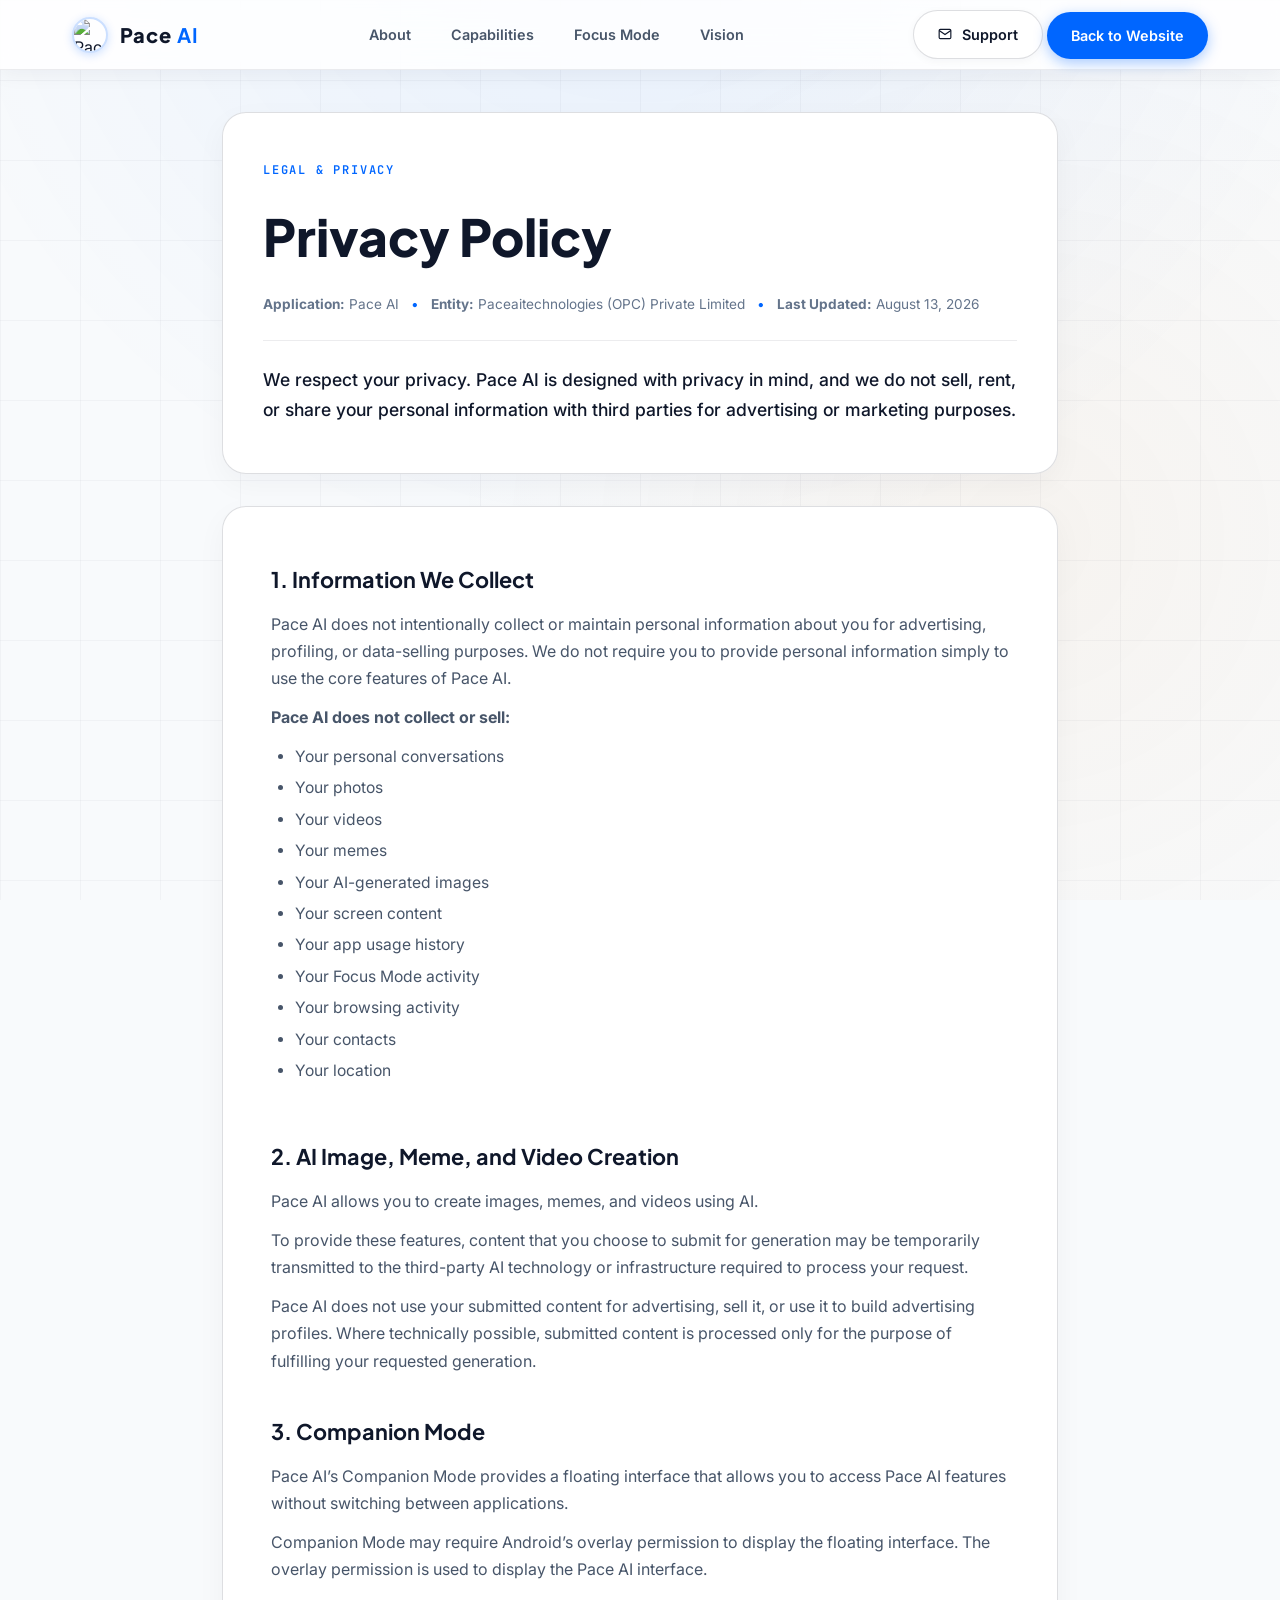
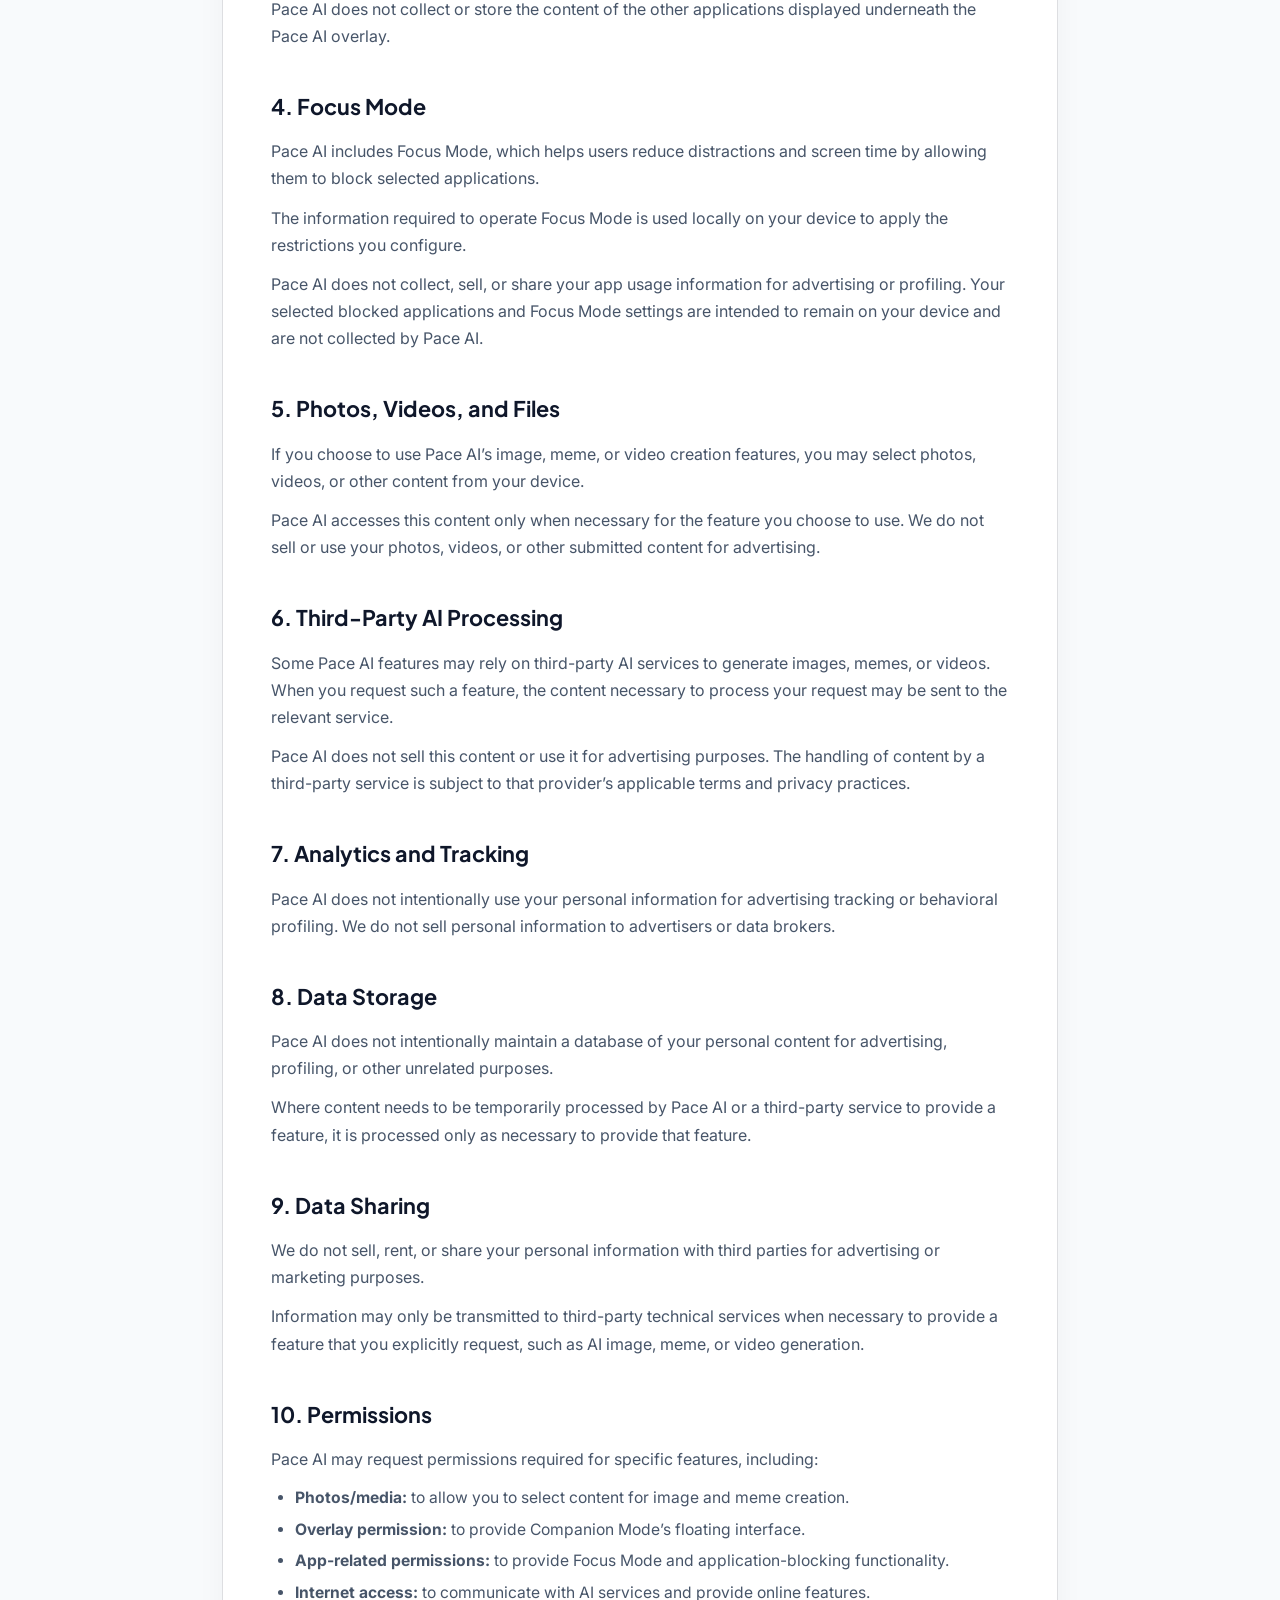
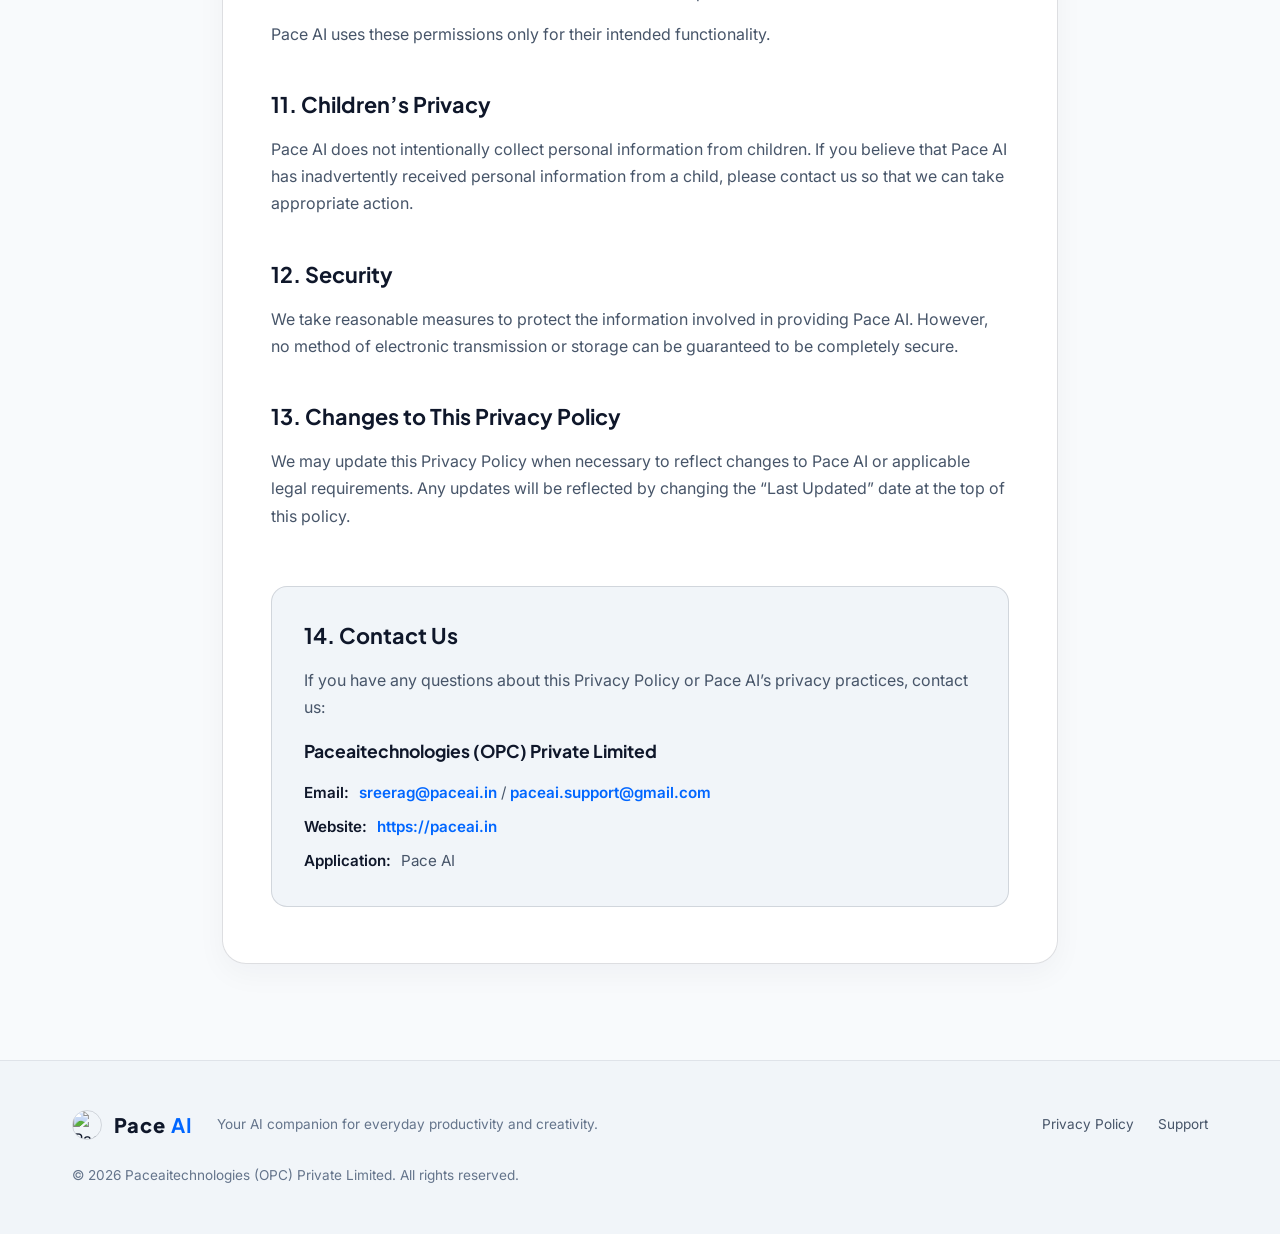
==== privacy.html @ 4000ab70 "Add files via upload" ====
<!DOCTYPE html>
<html lang="en">
<head>
  <meta charset="UTF-8">
  <meta name="viewport" content="width=device-width, initial-scale=1.0">
  <title>Privacy Policy — Pace AI</title>
  <meta name="description" content="Privacy Policy for Pace AI by Paceaitechnologies (OPC) Private Limited. Learn how Pace AI protects your privacy and data.">
  
  <!-- Favicon -->
  <link rel="icon" type="image/png" href="assets/logo.png">
  
  <!-- Fonts -->
  <link rel="preconnect" href="https://fonts.googleapis.com">
  <link rel="preconnect" href="https://fonts.gstatic.com" crossorigin>
  <link href="https://fonts.googleapis.com/css2?family=Inter:wght@300;400;500;600;700&family=Plus+Jakarta+Sans:wght@400;500;600;700;800&family=JetBrains+Mono:wght@400;500&display=swap" rel="stylesheet">
  
  <!-- CSS -->
  <link rel="stylesheet" href="styles.css">
</head>
<body>

  <!-- Background Ambient Effects -->
  <div class="ambient-glow"></div>
  <div class="ambient-grid"></div>

  <!-- HEADER / NAVIGATION -->
  <header class="site-header scrolled" id="header">
    <div class="header-container">
      <a href="index.html" class="brand-logo" aria-label="Pace AI Home">
        <img src="assets/logo.png" alt="Pace AI Official Logo" class="brand-logo-img">
        <span class="brand-name">Pace <span class="brand-accent">AI</span></span>
      </a>

      <nav class="nav-links">
        <a href="index.html#about" class="nav-link">About</a>
        <a href="index.html#features" class="nav-link">Capabilities</a>
        <a href="index.html#focus" class="nav-link">Focus Mode</a>
        <a href="index.html#vision" class="nav-link">Vision</a>
      </nav>

      <div class="nav-actions">
        <a href="mailto:sreerag@paceai.in" class="btn btn-secondary">
          <svg width="14" height="14" viewBox="0 0 24 24" fill="none" stroke="currentColor" stroke-width="2">
            <path d="M4 4h16c1.1 0 2 .9 2 2v12c0 1.1-.9 2-2 2H4c-1.1 0-2-.9-2-2V6c0-1.1.9-2 2-2z"/>
            <polyline points="22,6 12,13 2,6"/>
          </svg>
          <span>Support</span>
        </a>
        <a href="index.html" class="btn btn-primary">
          <span>Back to Website</span>
        </a>
      </div>
    </div>
  </header>

  <main class="privacy-main">
    <div class="section-container privacy-container">
      
      <!-- Privacy Header Banner -->
      <div class="privacy-header-card">
        <div class="section-mono-tag">LEGAL & PRIVACY</div>
        <h1 class="privacy-title">Privacy Policy</h1>
        <div class="privacy-meta">
          <span><strong>Application:</strong> Pace AI</span>
          <span class="meta-dot">•</span>
          <span><strong>Entity:</strong> Paceaitechnologies (OPC) Private Limited</span>
          <span class="meta-dot">•</span>
          <span><strong>Last Updated:</strong> August 13, 2026</span>
        </div>
        <p class="privacy-lead">
          We respect your privacy. Pace AI is designed with privacy in mind, and we do not sell, rent, or share your personal information with third parties for advertising or marketing purposes.
        </p>
      </div>

      <!-- Policy Content -->
      <div class="privacy-content-card">
        
        <section class="policy-block">
          <h2>1. Information We Collect</h2>
          <p>Pace AI does not intentionally collect or maintain personal information about you for advertising, profiling, or data-selling purposes. We do not require you to provide personal information simply to use the core features of Pace AI.</p>
          <p><strong>Pace AI does not collect or sell:</strong></p>
          <ul class="policy-list">
            <li>Your personal conversations</li>
            <li>Your photos</li>
            <li>Your videos</li>
            <li>Your memes</li>
            <li>Your AI-generated images</li>
            <li>Your screen content</li>
            <li>Your app usage history</li>
            <li>Your Focus Mode activity</li>
            <li>Your browsing activity</li>
            <li>Your contacts</li>
            <li>Your location</li>
          </ul>
        </section>

        <section class="policy-block">
          <h2>2. AI Image, Meme, and Video Creation</h2>
          <p>Pace AI allows you to create images, memes, and videos using AI.</p>
          <p>To provide these features, content that you choose to submit for generation may be temporarily transmitted to the third-party AI technology or infrastructure required to process your request.</p>
          <p>Pace AI does not use your submitted content for advertising, sell it, or use it to build advertising profiles. Where technically possible, submitted content is processed only for the purpose of fulfilling your requested generation.</p>
        </section>

        <section class="policy-block">
          <h2>3. Companion Mode</h2>
          <p>Pace AI’s Companion Mode provides a floating interface that allows you to access Pace AI features without switching between applications.</p>
          <p>Companion Mode may require Android’s overlay permission to display the floating interface. The overlay permission is used to display the Pace AI interface.</p>
          <p>Pace AI does not collect or store the content of the other applications displayed underneath the Pace AI overlay.</p>
        </section>

        <section class="policy-block">
          <h2>4. Focus Mode</h2>
          <p>Pace AI includes Focus Mode, which helps users reduce distractions and screen time by allowing them to block selected applications.</p>
          <p>The information required to operate Focus Mode is used locally on your device to apply the restrictions you configure.</p>
          <p>Pace AI does not collect, sell, or share your app usage information for advertising or profiling. Your selected blocked applications and Focus Mode settings are intended to remain on your device and are not collected by Pace AI.</p>
        </section>

        <section class="policy-block">
          <h2>5. Photos, Videos, and Files</h2>
          <p>If you choose to use Pace AI’s image, meme, or video creation features, you may select photos, videos, or other content from your device.</p>
          <p>Pace AI accesses this content only when necessary for the feature you choose to use. We do not sell or use your photos, videos, or other submitted content for advertising.</p>
        </section>

        <section class="policy-block">
          <h2>6. Third-Party AI Processing</h2>
          <p>Some Pace AI features may rely on third-party AI services to generate images, memes, or videos. When you request such a feature, the content necessary to process your request may be sent to the relevant service.</p>
          <p>Pace AI does not sell this content or use it for advertising purposes. The handling of content by a third-party service is subject to that provider’s applicable terms and privacy practices.</p>
        </section>

        <section class="policy-block">
          <h2>7. Analytics and Tracking</h2>
          <p>Pace AI does not intentionally use your personal information for advertising tracking or behavioral profiling. We do not sell personal information to advertisers or data brokers.</p>
        </section>

        <section class="policy-block">
          <h2>8. Data Storage</h2>
          <p>Pace AI does not intentionally maintain a database of your personal content for advertising, profiling, or other unrelated purposes.</p>
          <p>Where content needs to be temporarily processed by Pace AI or a third-party service to provide a feature, it is processed only as necessary to provide that feature.</p>
        </section>

        <section class="policy-block">
          <h2>9. Data Sharing</h2>
          <p>We do not sell, rent, or share your personal information with third parties for advertising or marketing purposes.</p>
          <p>Information may only be transmitted to third-party technical services when necessary to provide a feature that you explicitly request, such as AI image, meme, or video generation.</p>
        </section>

        <section class="policy-block">
          <h2>10. Permissions</h2>
          <p>Pace AI may request permissions required for specific features, including:</p>
          <ul class="policy-list">
            <li><strong>Photos/media:</strong> to allow you to select content for image and meme creation.</li>
            <li><strong>Overlay permission:</strong> to provide Companion Mode’s floating interface.</li>
            <li><strong>App-related permissions:</strong> to provide Focus Mode and application-blocking functionality.</li>
            <li><strong>Internet access:</strong> to communicate with AI services and provide online features.</li>
          </ul>
          <p>Pace AI uses these permissions only for their intended functionality.</p>
        </section>

        <section class="policy-block">
          <h2>11. Children’s Privacy</h2>
          <p>Pace AI does not intentionally collect personal information from children. If you believe that Pace AI has inadvertently received personal information from a child, please contact us so that we can take appropriate action.</p>
        </section>

        <section class="policy-block">
          <h2>12. Security</h2>
          <p>We take reasonable measures to protect the information involved in providing Pace AI. However, no method of electronic transmission or storage can be guaranteed to be completely secure.</p>
        </section>

        <section class="policy-block">
          <h2>13. Changes to This Privacy Policy</h2>
          <p>We may update this Privacy Policy when necessary to reflect changes to Pace AI or applicable legal requirements. Any updates will be reflected by changing the “Last Updated” date at the top of this policy.</p>
        </section>

        <section class="policy-block highlight-contact">
          <h2>14. Contact Us</h2>
          <p>If you have any questions about this Privacy Policy or Pace AI’s privacy practices, contact us:</p>
          
          <div class="contact-details-box">
            <h4 class="company-name">Paceaitechnologies (OPC) Private Limited</h4>
            <div class="contact-line">
              <span class="contact-label">Email:</span>
              <a href="mailto:sreerag@paceai.in" class="contact-link">sreerag@paceai.in</a> / <a href="mailto:paceai.support@gmail.com" class="contact-link">paceai.support@gmail.com</a>
            </div>
            <div class="contact-line">
              <span class="contact-label">Website:</span>
              <a href="https://paceai.in" target="_blank" rel="noopener" class="contact-link">https://paceai.in</a>
            </div>
            <div class="contact-line">
              <span class="contact-label">Application:</span>
              <span>Pace AI</span>
            </div>
          </div>
        </section>

      </div>
    </div>
  </main>

  <!-- FOOTER -->
  <footer class="site-footer">
    <div class="footer-container">
      <div class="footer-brand">
        <a href="index.html" class="brand-logo">
          <img src="assets/logo.png" alt="Pace AI Logo" class="footer-logo-img">
          <span class="brand-name">Pace <span class="brand-accent">AI</span></span>
        </a>
        <p class="footer-tagline">Your AI companion for everyday productivity and creativity.</p>
      </div>

      <div class="footer-links">
        <a href="privacy.html" class="footer-link">Privacy Policy</a>
        <a href="mailto:sreerag@paceai.in" class="footer-link">Support</a>
      </div>

      <div class="footer-copyright">
        &copy; <span id="year">2026</span> Paceaitechnologies (OPC) Private Limited. All rights reserved.
      </div>
    </div>
  </footer>

  <script>
    document.getElementById('year').textContent = new Date().getFullYear();
  </script>
</body>
</html>
---- styles.css ----
/* ==========================================================================
   PACE AI — DESIGN SYSTEM & STYLESHEET (LIGHT MODE)
   Aesthetic: Ultra-sleek, clean, high-end porcelain white & electric blue theme
   ========================================================================== */

:root {
  /* Color Palette — Light Mode */
  --bg-dark: #f8fafc;
  --bg-surface: #ffffff;
  --bg-surface-elevated: #f1f5f9;
  --bg-glass: rgba(255, 255, 255, 0.85);
  --bg-glass-card: rgba(255, 255, 255, 0.95);
  
  --text-primary: #0f172a;
  --text-secondary: #475569;
  --text-muted: #64748b;
  
  --accent-warm: #d97706;
  --accent-warm-glow: rgba(217, 119, 6, 0.15);
  --accent-blue: #0284c7;
  --accent-blue-bright: #0066ff;
  --accent-blue-glow: rgba(0, 102, 255, 0.15);
  
  --border-subtle: rgba(15, 23, 42, 0.08);
  --border-medium: rgba(15, 23, 42, 0.14);
  --border-hover: rgba(0, 102, 255, 0.35);
  
  /* Typography */
  --font-display: 'Plus Jakarta Sans', -apple-system, BlinkMacSystemFont, sans-serif;
  --font-body: 'Inter', -apple-system, BlinkMacSystemFont, sans-serif;
  --font-mono: 'JetBrains Mono', monospace;
  
  /* Spacing & Layout */
  --container-max: 1200px;
  --header-height: 80px;
  --radius-sm: 8px;
  --radius-md: 16px;
  --radius-lg: 24px;
  --radius-pill: 999px;
  
  /* Transitions */
  --transition-fast: 0.2s cubic-bezier(0.16, 1, 0.3, 1);
  --transition-smooth: 0.4s cubic-bezier(0.16, 1, 0.3, 1);
}

/* Base Reset */
*, *::before, *::after {
  box-sizing: border-box;
  margin: 0;
  padding: 0;
}

html {
  scroll-behavior: smooth;
  font-size: 16px;
  background-color: var(--bg-dark);
  color: var(--text-primary);
  font-family: var(--font-body);
  -webkit-font-smoothing: antialiased;
  -moz-osx-font-smoothing: grayscale;
}

body {
  overflow-x: hidden;
  position: relative;
  min-height: 100vh;
  line-height: 1.6;
}

a {
  color: inherit;
  text-decoration: none;
}

button {
  font-family: inherit;
  cursor: pointer;
  border: none;
  background: none;
}

/* Background Effects — Light Mode */
.ambient-glow {
  position: fixed;
  top: 0;
  left: 50%;
  transform: translateX(-50%);
  width: 100vw;
  height: 100vh;
  background: 
    radial-gradient(circle at 50% -20%, rgba(0, 102, 255, 0.08) 0%, transparent 60%),
    radial-gradient(circle at 80% 60%, rgba(217, 119, 6, 0.05) 0%, transparent 50%);
  pointer-events: none;
  z-index: 0;
}

.ambient-grid {
  position: fixed;
  top: 0;
  left: 0;
  width: 100vw;
  height: 100vh;
  background-image: 
    linear-gradient(var(--border-subtle) 1px, transparent 1px),
    linear-gradient(90deg, var(--border-subtle) 1px, transparent 1px);
  background-size: 80px 80px;
  opacity: 0.4;
  pointer-events: none;
  z-index: 0;
}

/* Section Containers */
.section-container {
  max-width: var(--container-max);
  margin: 0 auto;
  padding: 0 2rem;
  position: relative;
  z-index: 1;
}

.section-mono-tag {
  font-family: var(--font-mono);
  font-size: 0.75rem;
  letter-spacing: 0.15em;
  color: var(--accent-blue-bright);
  margin-bottom: 1rem;
  text-transform: uppercase;
  font-weight: 600;
}

.section-title {
  font-family: var(--font-display);
  font-size: clamp(2rem, 4vw, 3.2rem);
  font-weight: 800;
  line-height: 1.2;
  letter-spacing: -0.02em;
  color: var(--text-primary);
  margin-bottom: 1.25rem;
}

.accent-text {
  color: var(--accent-blue-bright);
}

.section-description {
  font-size: clamp(1rem, 1.5vw, 1.15rem);
  color: var(--text-secondary);
  max-width: 680px;
  line-height: 1.7;
}

.text-center {
  text-align: center;
}

.text-center .section-description {
  margin-left: auto;
  margin-right: auto;
}

.section-tagline-quote {
  font-family: var(--font-display);
  font-weight: 700;
  font-size: 1.15rem;
  color: var(--accent-blue-bright);
  margin-top: 1.5rem;
}

/* BUTTONS */
.btn {
  display: inline-flex;
  align-items: center;
  justify-content: center;
  gap: 0.6rem;
  padding: 0.75rem 1.5rem;
  font-size: 0.9rem;
  font-weight: 600;
  border-radius: var(--radius-pill);
  transition: all var(--transition-fast);
  white-space: nowrap;
}

.btn-primary {
  background: var(--accent-blue-bright);
  color: #ffffff;
  box-shadow: 0 4px 14px rgba(0, 102, 255, 0.35);
}

.btn-primary:hover {
  background: #0052cc;
  color: #ffffff;
  box-shadow: 0 6px 20px rgba(0, 102, 255, 0.45);
  transform: translateY(-2px);
}

.btn-secondary {
  background: var(--bg-surface);
  color: var(--text-primary);
  border: 1px solid var(--border-medium);
  box-shadow: 0 2px 8px rgba(15, 23, 42, 0.04);
}

.btn-secondary:hover {
  background: #f8fafc;
  border-color: rgba(15, 23, 42, 0.25);
  transform: translateY(-2px);
}

.btn-large {
  padding: 0.95rem 2rem;
  font-size: 1rem;
}

/* HEADER & LOGO */
.site-header {
  position: fixed;
  top: 0;
  left: 0;
  width: 100%;
  height: var(--header-height);
  z-index: 100;
  transition: all var(--transition-smooth);
}

.site-header.scrolled {
  background: var(--bg-glass);
  backdrop-filter: blur(16px);
  -webkit-backdrop-filter: blur(16px);
  border-bottom: 1px solid var(--border-subtle);
  box-shadow: 0 4px 20px rgba(15, 23, 42, 0.05);
  height: 70px;
}

.header-container {
  max-width: var(--container-max);
  margin: 0 auto;
  padding: 0 2rem;
  height: 100%;
  display: flex;
  align-items: center;
  justify-content: space-between;
}

.brand-logo {
  display: flex;
  align-items: center;
  gap: 0.75rem;
}

.brand-logo-img {
  width: 36px;
  height: 36px;
  border-radius: 50%;
  object-fit: cover;
  border: 2px solid rgba(0, 102, 255, 0.2);
  box-shadow: 0 2px 10px rgba(0, 102, 255, 0.2);
}

.brand-name {
  font-family: var(--font-display);
  font-weight: 800;
  font-size: 1.25rem;
  letter-spacing: 0.05em;
  color: var(--text-primary);
}

.brand-accent {
  color: var(--accent-blue-bright);
  font-weight: 700;
}

.nav-links {
  display: flex;
  align-items: center;
  gap: 2.5rem;
}

.nav-link {
  font-size: 0.9rem;
  font-weight: 600;
  color: var(--text-secondary);
  transition: color var(--transition-fast);
  position: relative;
}

.nav-link:hover {
  color: var(--accent-blue-bright);
}

.nav-link::after {
  content: '';
  position: absolute;
  bottom: -4px;
  left: 0;
  width: 0;
  height: 2px;
  background: var(--accent-blue-bright);
  transition: width var(--transition-fast);
}

.nav-link:hover::after {
  width: 100%;
}

/* HERO SECTION */
.hero-section {
  position: relative;
  padding-top: calc(var(--header-height) + 3rem);
  padding-bottom: 6rem;
  min-height: 90vh;
  display: flex;
  align-items: center;
  overflow: hidden;
}

.hero-canvas {
  position: absolute;
  top: 0;
  left: 0;
  width: 100%;
  height: 100%;
  pointer-events: none;
  opacity: 0.7;
  z-index: 0;
}

.hero-container {
  display: grid;
  grid-template-columns: 1.2fr 0.8fr;
  gap: 4rem;
  align-items: center;
  width: 100%;
}

.tag-pill {
  display: inline-flex;
  align-items: center;
  gap: 0.5rem;
  padding: 0.4rem 1rem;
  background: rgba(0, 102, 255, 0.08);
  border: 1px solid rgba(0, 102, 255, 0.2);
  border-radius: var(--radius-pill);
  margin-bottom: 1.75rem;
}

.pill-pulse {
  width: 6px;
  height: 6px;
  border-radius: 50%;
  background: var(--accent-blue-bright);
  box-shadow: 0 0 8px var(--accent-blue-bright);
  animation: pulse 2s infinite;
}

@keyframes pulse {
  0% { opacity: 0.4; }
  50% { opacity: 1; }
  100% { opacity: 0.4; }
}

.pill-text {
  font-family: var(--font-mono);
  font-size: 0.72rem;
  letter-spacing: 0.1em;
  color: var(--accent-blue-bright);
  font-weight: 600;
}

.hero-title {
  font-family: var(--font-display);
  font-size: clamp(2.8rem, 5.5vw, 4.8rem);
  font-weight: 800;
  line-height: 1.08;
  letter-spacing: -0.03em;
  margin-bottom: 1.5rem;
  color: var(--text-primary);
}

.title-highlight {
  background: linear-gradient(135deg, #0f172a 0%, #0066ff 60%, #d97706 100%);
  -webkit-background-clip: text;
  -webkit-text-fill-color: transparent;
}

.hero-subtitle {
  font-size: clamp(1.05rem, 1.7vw, 1.2rem);
  color: var(--text-secondary);
  line-height: 1.65;
  margin-bottom: 2.5rem;
  max-width: 580px;
}

.hero-cta-group {
  display: flex;
  align-items: center;
  gap: 1.25rem;
}

/* HERO LOGO EMBLEM SHOWCASE */
.hero-visual-frame {
  position: relative;
  display: flex;
  justify-content: center;
}

.logo-showcase-card {
  position: relative;
  width: 320px;
  height: 320px;
  border-radius: 50%;
  background: radial-gradient(circle, #ffffff 0%, #f1f5f9 100%);
  border: 1px solid var(--border-medium);
  box-shadow: 0 20px 50px rgba(0, 102, 255, 0.15);
  display: flex;
  align-items: center;
  justify-content: center;
  transition: transform var(--transition-smooth);
}

.logo-showcase-card:hover {
  transform: scale(1.04);
  border-color: var(--accent-blue-bright);
  box-shadow: 0 25px 60px rgba(0, 102, 255, 0.22);
}

.logo-ring-ambient {
  position: absolute;
  inset: -15px;
  border-radius: 50%;
  border: 1px dashed rgba(0, 102, 255, 0.25);
  animation: spin 30s linear infinite;
}

@keyframes spin {
  100% { transform: rotate(360deg); }
}

.hero-logo-large {
  width: 220px;
  height: 220px;
  border-radius: 50%;
  object-fit: cover;
  box-shadow: 0 12px 36px rgba(15, 23, 42, 0.12);
  border: 3px solid #ffffff;
}

/* ABOUT SECTION & PILLARS */
.about-section {
  padding: 8rem 0;
  position: relative;
}

.pillars-grid {
  display: grid;
  grid-template-columns: repeat(2, 1fr);
  gap: 1.75rem;
  margin-top: 4rem;
}

.pillar-card {
  background: var(--bg-surface);
  border: 1px solid var(--border-subtle);
  border-radius: var(--radius-md);
  padding: 2.5rem;
  position: relative;
  overflow: hidden;
  box-shadow: 0 10px 30px -5px rgba(15, 23, 42, 0.05);
  transition: all var(--transition-smooth);
}

.pillar-card:hover {
  background: var(--bg-surface);
  border-color: var(--border-hover);
  transform: translateY(-4px);
  box-shadow: 0 20px 40px -10px rgba(0, 102, 255, 0.14);
}

.pillar-card-wide {
  grid-column: span 2;
}

.pillar-header {
  display: flex;
  align-items: center;
  justify-content: space-between;
  margin-bottom: 1.5rem;
}

.pillar-num {
  font-family: var(--font-mono);
  font-size: 0.85rem;
  color: var(--accent-blue-bright);
  font-weight: 600;
}

.pillar-icon {
  width: 44px;
  height: 44px;
  border-radius: 12px;
  background: rgba(0, 102, 255, 0.05);
  border: 1px solid rgba(0, 102, 255, 0.15);
  display: flex;
  align-items: center;
  justify-content: center;
  color: var(--accent-blue-bright);
  transition: all var(--transition-fast);
}

.pillar-card:hover .pillar-icon {
  color: #ffffff;
  border-color: var(--accent-blue-bright);
  background: var(--accent-blue-bright);
}

.pillar-title {
  font-family: var(--font-display);
  font-size: 1.4rem;
  font-weight: 700;
  color: var(--text-primary);
  margin-bottom: 0.75rem;
}

.pillar-text {
  font-size: 1rem;
  color: var(--text-secondary);
  line-height: 1.6;
}

.pillar-accent-line {
  position: absolute;
  bottom: 0;
  left: 0;
  width: 0;
  height: 3px;
  background: linear-gradient(90deg, var(--accent-blue-bright), var(--accent-warm));
  transition: width var(--transition-smooth);
}

.pillar-card:hover .pillar-accent-line {
  width: 100%;
}

/* ALL-IN-ONE CAPABILITIES SECTION */
.features-section {
  padding: 8rem 0;
  position: relative;
  background: linear-gradient(to bottom, transparent, rgba(241, 245, 249, 0.6) 50%, transparent);
}

.features-grid {
  display: grid;
  grid-template-columns: repeat(3, 1fr);
  gap: 1.75rem;
  margin-top: 4rem;
}

.feature-box {
  background: var(--bg-surface);
  border: 1px solid var(--border-subtle);
  border-radius: var(--radius-md);
  padding: 2.25rem;
  box-shadow: 0 8px 24px -4px rgba(15, 23, 42, 0.04);
  transition: all var(--transition-smooth);
}

.feature-box:hover {
  border-color: var(--border-hover);
  transform: translateY(-4px);
  box-shadow: 0 16px 36px -6px rgba(0, 102, 255, 0.12);
}

.feature-icon-wrapper {
  width: 48px;
  height: 48px;
  border-radius: 12px;
  background: rgba(0, 102, 255, 0.08);
  border: 1px solid rgba(0, 102, 255, 0.18);
  display: flex;
  align-items: center;
  justify-content: center;
  margin-bottom: 1.25rem;
}

.feature-title {
  font-family: var(--font-display);
  font-size: 1.2rem;
  font-weight: 700;
  color: var(--text-primary);
  margin-bottom: 0.6rem;
}

.feature-desc {
  font-size: 0.95rem;
  color: var(--text-secondary);
  line-height: 1.6;
}

/* FOCUS MODE SPOTLIGHT SECTION */
.focus-section {
  padding: 8rem 0;
  position: relative;
}

.focus-banner {
  background: linear-gradient(135deg, #ffffff 0%, #f1f5f9 100%);
  border: 1px solid var(--border-medium);
  border-radius: var(--radius-lg);
  padding: 4rem 3rem;
  position: relative;
  overflow: hidden;
  box-shadow: 0 20px 50px rgba(15, 23, 42, 0.06);
}

.focus-glow-bg {
  position: absolute;
  top: 50%;
  right: 10%;
  transform: translateY(-50%);
  width: 350px;
  height: 350px;
  background: radial-gradient(circle, var(--accent-blue-glow) 0%, transparent 70%);
  pointer-events: none;
}

.focus-content-grid {
  display: grid;
  grid-template-columns: 1.2fr 0.8fr;
  gap: 3rem;
  align-items: center;
}

.focus-rhythms {
  display: flex;
  gap: 0.75rem;
  margin-top: 2rem;
  flex-wrap: wrap;
}

.rhythm-chip {
  display: flex;
  align-items: center;
  gap: 0.5rem;
  padding: 0.5rem 1rem;
  background: #ffffff;
  border: 1px solid var(--border-medium);
  border-radius: var(--radius-pill);
  font-size: 0.85rem;
  color: var(--text-secondary);
  font-weight: 500;
  cursor: pointer;
  box-shadow: 0 2px 6px rgba(15, 23, 42, 0.04);
  transition: all var(--transition-fast);
}

.rhythm-chip.active, .rhythm-chip:hover {
  background: rgba(0, 102, 255, 0.1);
  border-color: rgba(0, 102, 255, 0.35);
  color: var(--accent-blue-bright);
}

.rhythm-chip .chip-dot {
  width: 6px;
  height: 6px;
  border-radius: 50%;
  background: var(--accent-blue-bright);
}

.focus-card {
  background: #ffffff;
  border: 1px solid var(--border-medium);
  border-radius: var(--radius-md);
  padding: 2.5rem;
  text-align: center;
  box-shadow: 0 16px 40px rgba(0, 102, 255, 0.1);
}

.focus-timer-display {
  display: flex;
  flex-direction: column;
  align-items: center;
  margin-bottom: 1.5rem;
}

.timer-value {
  font-family: var(--font-display);
  font-size: 3.5rem;
  font-weight: 800;
  letter-spacing: -0.02em;
  color: var(--text-primary);
}

.timer-label {
  font-family: var(--font-mono);
  font-size: 0.7rem;
  letter-spacing: 0.15em;
  color: var(--accent-blue-bright);
  font-weight: 600;
}

.focus-bar {
  width: 100%;
  height: 6px;
  background: rgba(15, 23, 42, 0.08);
  border-radius: var(--radius-pill);
  overflow: hidden;
  margin-bottom: 1.5rem;
}

.focus-progress {
  width: 65%;
  height: 100%;
  background: linear-gradient(90deg, var(--accent-blue-bright), var(--accent-warm));
  border-radius: var(--radius-pill);
}

.focus-quote {
  font-size: 0.9rem;
  color: var(--text-secondary);
  font-style: italic;
}

/* WHY SECTION */
.why-section {
  padding: 8rem 0;
  position: relative;
}

.why-grid {
  display: grid;
  grid-template-columns: 1fr 1fr;
  gap: 4rem;
  align-items: center;
}

.philosophy-checklist {
  margin-top: 2rem;
  display: flex;
  flex-direction: column;
  gap: 1rem;
}

.check-item {
  display: flex;
  align-items: center;
  gap: 0.85rem;
  font-size: 1rem;
  color: var(--text-primary);
  font-weight: 500;
}

.check-icon {
  width: 26px;
  height: 26px;
  border-radius: 50%;
  background: rgba(0, 102, 255, 0.1);
  border: 1px solid rgba(0, 102, 255, 0.25);
  display: flex;
  align-items: center;
  justify-content: center;
  flex-shrink: 0;
}

/* INTERACTIVE SWITCH CARD */
.interactive-switch-card {
  background: var(--bg-surface);
  border: 1px solid var(--border-medium);
  border-radius: var(--radius-lg);
  padding: 2rem;
  box-shadow: 0 20px 50px rgba(15, 23, 42, 0.08);
  position: relative;
}

.switch-tabs {
  display: flex;
  background: #e2e8f0;
  padding: 0.35rem;
  border-radius: var(--radius-pill);
  margin-bottom: 2rem;
  border: 1px solid rgba(15, 23, 42, 0.06);
}

.switch-tab {
  flex: 1;
  padding: 0.65rem 1rem;
  font-size: 0.85rem;
  font-weight: 600;
  color: var(--text-muted);
  border-radius: var(--radius-pill);
  transition: all var(--transition-fast);
}

.switch-tab.active {
  background: #ffffff;
  color: var(--text-primary);
  box-shadow: 0 2px 8px rgba(15, 23, 42, 0.1);
}

.switch-content {
  display: none;
  animation: fadeIn 0.3s ease forwards;
}

.switch-content.active {
  display: block;
}

@keyframes fadeIn {
  from { opacity: 0; transform: translateY(6px); }
  to { opacity: 1; transform: translateY(0); }
}

.concept-badge {
  font-family: var(--font-mono);
  font-size: 0.7rem;
  letter-spacing: 0.12em;
  color: var(--accent-blue-bright);
  margin-bottom: 0.75rem;
  font-weight: 600;
}

.badge-muted {
  color: var(--text-muted);
}

.concept-title {
  font-family: var(--font-display);
  font-size: 1.3rem;
  font-weight: 700;
  margin-bottom: 0.75rem;
}

.concept-text {
  font-size: 0.95rem;
  color: var(--text-secondary);
  line-height: 1.6;
  margin-bottom: 2rem;
}

.concept-metrics {
  display: grid;
  grid-template-columns: 1fr 1fr;
  gap: 1.25rem;
}

.metric-box {
  background: #f8fafc;
  border: 1px solid var(--border-subtle);
  border-radius: var(--radius-md);
  padding: 1.25rem;
  display: flex;
  flex-direction: column;
  gap: 0.25rem;
}

.metric-val {
  font-family: var(--font-display);
  font-size: 1.8rem;
  font-weight: 800;
  color: var(--text-primary);
}

.metric-lbl {
  font-size: 0.8rem;
  color: var(--text-muted);
}

/* BRAND VISION SECTION */
.vision-section {
  padding: 8rem 0;
  position: relative;
}

.vision-banner {
  background: linear-gradient(135deg, #ffffff 0%, #f1f5f9 100%);
  border: 1px solid var(--border-medium);
  border-radius: var(--radius-lg);
  padding: 5rem 3rem;
  text-align: center;
  position: relative;
  overflow: hidden;
  box-shadow: 0 20px 50px rgba(15, 23, 42, 0.08);
}

.vision-bg-glow {
  position: absolute;
  top: 50%;
  left: 50%;
  transform: translate(-50%, -50%);
  width: 400px;
  height: 400px;
  background: radial-gradient(circle, var(--accent-blue-glow) 0%, transparent 70%);
  pointer-events: none;
  opacity: 0.6;
}

.vision-quote {
  font-family: var(--font-display);
  font-size: clamp(1.8rem, 3.8vw, 3rem);
  font-weight: 700;
  line-height: 1.25;
  letter-spacing: -0.02em;
  color: var(--text-primary);
  max-width: 900px;
  margin: 1.5rem auto 2rem auto;
  position: relative;
}

.vision-statement {
  font-size: clamp(1rem, 1.5vw, 1.15rem);
  color: var(--text-secondary);
  max-width: 720px;
  margin: 0 auto 3rem auto;
  line-height: 1.7;
}

.vision-pillars {
  display: flex;
  align-items: center;
  justify-content: center;
  gap: 3rem;
  flex-wrap: wrap;
}

.vision-item {
  display: flex;
  align-items: center;
  gap: 0.6rem;
}

.vision-dot {
  width: 8px;
  height: 8px;
  border-radius: 50%;
  background: var(--accent-blue-bright);
}

.vision-label {
  font-family: var(--font-mono);
  font-size: 0.8rem;
  color: var(--text-primary);
  letter-spacing: 0.05em;
  text-transform: uppercase;
  font-weight: 600;
}

/* CLOSING SECTION */
.closing-section {
  padding: 8rem 0 10rem 0;
  position: relative;
}

.closing-box {
  background: var(--bg-surface);
  border: 1px solid var(--border-medium);
  border-radius: var(--radius-lg);
  padding: 5rem 2rem;
  position: relative;
  overflow: hidden;
  box-shadow: 0 20px 50px rgba(15, 23, 42, 0.06);
}

.closing-glow {
  position: absolute;
  top: 0;
  left: 50%;
  transform: translateX(-50%);
  width: 100%;
  height: 3px;
  background: linear-gradient(90deg, transparent, var(--accent-blue-bright), var(--accent-warm), transparent);
}

.closing-headline {
  font-family: var(--font-display);
  font-size: clamp(2.5rem, 5vw, 4rem);
  font-weight: 800;
  color: var(--text-primary);
  margin-bottom: 0.75rem;
  letter-spacing: -0.02em;
}

.closing-subhead {
  font-size: clamp(1.1rem, 2vw, 1.35rem);
  color: var(--text-secondary);
  margin-bottom: 2.5rem;
}

/* FOOTER */
.site-footer {
  border-top: 1px solid var(--border-subtle);
  padding: 3rem 0;
  background: #f1f5f9;
  position: relative;
  z-index: 1;
}

.footer-container {
  max-width: var(--container-max);
  margin: 0 auto;
  padding: 0 2rem;
  display: flex;
  align-items: center;
  justify-content: space-between;
  flex-wrap: wrap;
  gap: 1.5rem;
}

.footer-brand {
  display: flex;
  align-items: center;
  gap: 1.5rem;
}

.footer-logo-img {
  width: 30px;
  height: 30px;
  border-radius: 50%;
  object-fit: cover;
  border: 1px solid var(--border-medium);
}

.footer-tagline {
  font-size: 0.85rem;
  color: var(--text-muted);
}

.footer-copyright {
  font-size: 0.85rem;
  color: var(--text-muted);
}

/* MODAL BACKDROP & CARD */
.modal-backdrop {
  position: fixed;
  inset: 0;
  background: rgba(15, 23, 42, 0.4);
  backdrop-filter: blur(12px);
  -webkit-backdrop-filter: blur(12px);
  z-index: 1000;
  display: flex;
  align-items: center;
  justify-content: center;
  padding: 1.5rem;
  opacity: 0;
  pointer-events: none;
  transition: opacity var(--transition-smooth);
}

.modal-backdrop.active {
  opacity: 1;
  pointer-events: auto;
}

.modal-card {
  background: #ffffff;
  border: 1px solid var(--border-medium);
  border-radius: var(--radius-lg);
  width: 100%;
  max-width: 480px;
  padding: 3rem 2.5rem;
  position: relative;
  box-shadow: 0 25px 60px rgba(15, 23, 42, 0.18);
  transform: scale(0.95) translateY(10px);
  transition: transform var(--transition-smooth);
}

.modal-backdrop.active .modal-card {
  transform: scale(1) translateY(0);
}

.modal-close {
  position: absolute;
  top: 1.25rem;
  right: 1.25rem;
  font-size: 1.5rem;
  color: var(--text-muted);
  width: 32px;
  height: 32px;
  border-radius: 50%;
  display: flex;
  align-items: center;
  justify-content: center;
  transition: color var(--transition-fast);
}

.modal-close:hover {
  color: var(--text-primary);
}

.modal-logo-wrap {
  margin-bottom: 1.25rem;
}

.modal-logo-img, .success-logo-img {
  width: 52px;
  height: 52px;
  border-radius: 50%;
  object-fit: cover;
  border: 2px solid var(--accent-blue-bright);
  box-shadow: 0 0 16px var(--accent-blue-glow);
}

.modal-title {
  font-family: var(--font-display);
  font-size: 1.8rem;
  font-weight: 800;
  color: var(--text-primary);
  margin-bottom: 0.75rem;
}

.modal-text {
  font-size: 0.95rem;
  color: var(--text-secondary);
  line-height: 1.6;
  margin-bottom: 2rem;
}

.modal-form {
  display: flex;
  flex-direction: column;
  gap: 0.75rem;
}

.input-group {
  display: flex;
  flex-direction: column;
  gap: 0.75rem;
}

.modal-input {
  width: 100%;
  padding: 0.9rem 1.25rem;
  background: #f8fafc;
  border: 1px solid var(--border-medium);
  border-radius: var(--radius-pill);
  color: var(--text-primary);
  font-size: 0.95rem;
  outline: none;
  transition: border-color var(--transition-fast);
}

.modal-input:focus {
  border-color: var(--accent-blue-bright);
  box-shadow: 0 0 0 3px rgba(0, 102, 255, 0.15);
}

.input-hint {
  font-size: 0.75rem;
  color: var(--text-muted);
  text-align: center;
}

.btn-full {
  width: 100%;
}

.hidden {
  display: none !important;
}

/* ANIMATION UTILITIES */
.fade-in {
  opacity: 0;
  transform: translateY(20px);
  animation: fadeInUp 0.8s cubic-bezier(0.16, 1, 0.3, 1) forwards;
}

.delay-1 { animation-delay: 0.15s; }
.delay-2 { animation-delay: 0.3s; }
.delay-3 { animation-delay: 0.45s; }

@keyframes fadeInUp {
  to {
    opacity: 1;
    transform: translateY(0);
  }
}

/* RESPONSIVE BREAKPOINTS */
@media (max-width: 1024px) {
  .hero-container {
    grid-template-columns: 1fr;
    gap: 3rem;
    text-align: center;
  }
  
  .hero-subtitle {
    margin-left: auto;
    margin-right: auto;
  }
  
  .hero-cta-group {
    justify-content: center;
  }

  .features-grid {
    grid-template-columns: repeat(2, 1fr);
  }

  .focus-content-grid {
    grid-template-columns: 1fr;
    gap: 2.5rem;
  }

  .why-grid {
    grid-template-columns: 1fr;
    gap: 3rem;
  }
}

@media (max-width: 768px) {
  .nav-links {
    display: none;
  }
  
  .pillars-grid, .features-grid {
    grid-template-columns: 1fr;
  }
  
  .pillar-card-wide {
    grid-column: span 1;
  }

  .vision-pillars {
    flex-direction: column;
    gap: 1rem;
  }
  
  .footer-container {
    flex-direction: column;
    text-align: center;
  }
}

/* FOOTER LINKS */
.footer-links {
  display: flex;
  align-items: center;
  gap: 1.5rem;
}

.footer-link {
  font-size: 0.85rem;
  color: var(--text-secondary);
  transition: color var(--transition-fast);
}

.footer-link:hover {
  color: var(--accent-blue-bright);
}

/* PRIVACY POLICY PAGE */
.privacy-main {
  padding-top: calc(var(--header-height) + 2rem);
  padding-bottom: 6rem;
}

.privacy-container {
  max-width: 900px;
}

.privacy-header-card {
  background: var(--bg-surface);
  border: 1px solid var(--border-medium);
  border-radius: var(--radius-lg);
  padding: 3rem 2.5rem;
  margin-bottom: 2rem;
  box-shadow: 0 10px 30px rgba(15, 23, 42, 0.04);
}

.privacy-title {
  font-family: var(--font-display);
  font-size: clamp(2.2rem, 4vw, 3.2rem);
  font-weight: 800;
  color: var(--text-primary);
  margin-bottom: 1rem;
}

.privacy-meta {
  display: flex;
  align-items: center;
  gap: 0.75rem;
  flex-wrap: wrap;
  font-size: 0.85rem;
  color: var(--text-muted);
  margin-bottom: 1.5rem;
  padding-bottom: 1.5rem;
  border-bottom: 1px solid var(--border-subtle);
}

.meta-dot {
  color: var(--accent-blue-bright);
}

.privacy-lead {
  font-size: 1.1rem;
  color: var(--text-primary);
  line-height: 1.7;
  font-weight: 500;
}

.privacy-content-card {
  background: var(--bg-surface);
  border: 1px solid var(--border-medium);
  border-radius: var(--radius-lg);
  padding: 3.5rem 3rem;
  box-shadow: 0 10px 30px rgba(15, 23, 42, 0.04);
  display: flex;
  flex-direction: column;
  gap: 2.5rem;
}

.policy-block h2 {
  font-family: var(--font-display);
  font-size: 1.35rem;
  font-weight: 700;
  color: var(--text-primary);
  margin-bottom: 0.85rem;
}

.policy-block p {
  font-size: 1rem;
  color: var(--text-secondary);
  line-height: 1.7;
  margin-bottom: 0.75rem;
}

.policy-block p:last-child {
  margin-bottom: 0;
}

.policy-list {
  margin: 0.75rem 0 1rem 1.5rem;
  display: flex;
  flex-direction: column;
  gap: 0.4rem;
}

.policy-list li {
  font-size: 0.98rem;
  color: var(--text-secondary);
  line-height: 1.6;
}

.highlight-contact {
  background: var(--bg-surface-elevated);
  border: 1px solid var(--border-medium);
  border-radius: var(--radius-md);
  padding: 2rem;
  margin-top: 1rem;
}

.contact-details-box {
  margin-top: 1rem;
  display: flex;
  flex-direction: column;
  gap: 0.6rem;
}

.company-name {
  font-family: var(--font-display);
  font-size: 1.1rem;
  font-weight: 700;
  color: var(--text-primary);
  margin-bottom: 0.4rem;
}

.contact-line {
  font-size: 0.95rem;
  color: var(--text-secondary);
}

.contact-label {
  font-weight: 600;
  color: var(--text-primary);
  margin-right: 0.4rem;
}

.contact-link {
  color: var(--accent-blue-bright);
  font-weight: 600;
}

.contact-link:hover {
  text-decoration: underline;
}
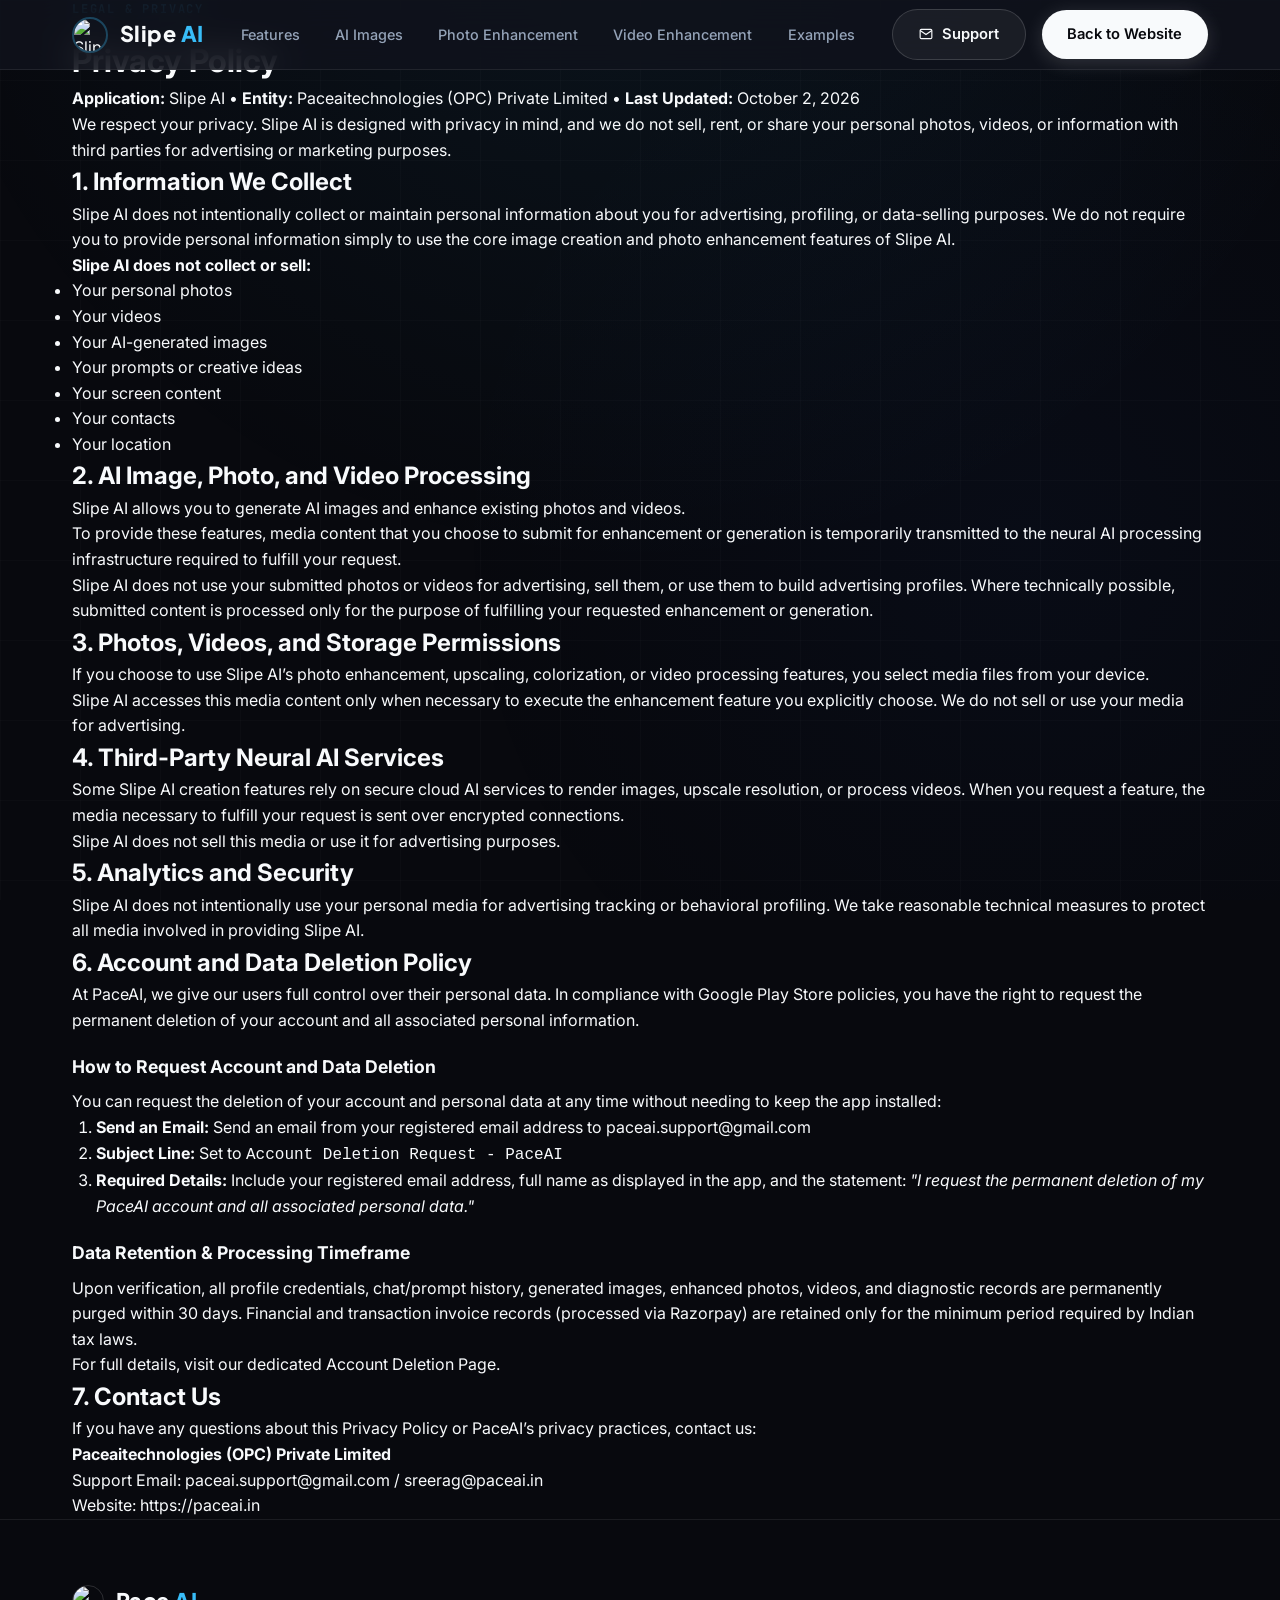
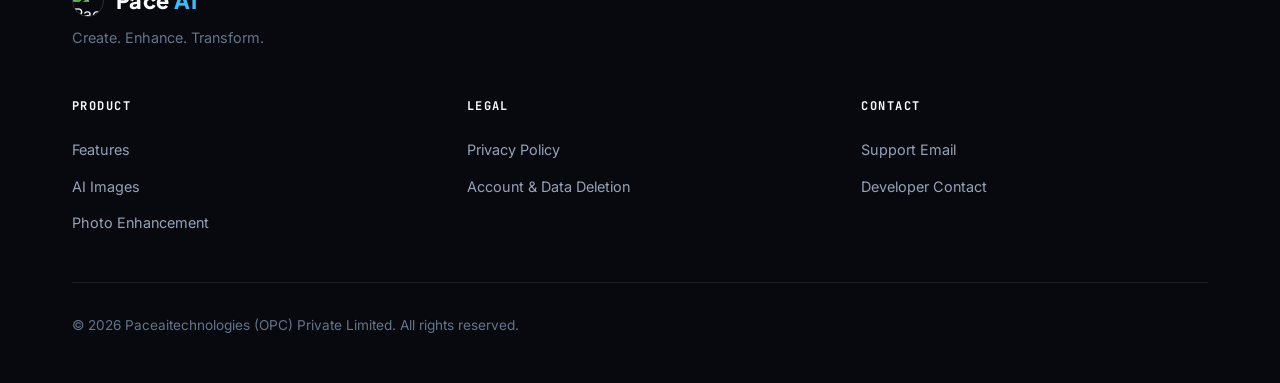
==== commit ffdb86e8: "Add files via upload" ====
--- a/privacy.html
+++ b/privacy.html
@@ -3,8 +3,8 @@
 <head>
   <meta charset="UTF-8">
   <meta name="viewport" content="width=device-width, initial-scale=1.0">
-  <title>Privacy Policy — Pace AI</title>
-  <meta name="description" content="Privacy Policy for Pace AI by Paceaitechnologies (OPC) Private Limited. Learn how Pace AI protects your privacy and data.">
+  <title>Privacy Policy — Slipe AI</title>
+  <meta name="description" content="Privacy Policy for Slipe AI by Paceaitechnologies (OPC) Private Limited. Learn how Slipe AI protects your privacy and photo/video data.">
   
   <!-- Favicon -->
   <link rel="icon" type="image/png" href="assets/logo.png">
@@ -14,28 +14,29 @@
   <link rel="preconnect" href="https://fonts.gstatic.com" crossorigin>
   <link href="https://fonts.googleapis.com/css2?family=Inter:wght@300;400;500;600;700&family=Plus+Jakarta+Sans:wght@400;500;600;700;800&family=JetBrains+Mono:wght@400;500&display=swap" rel="stylesheet">
   
-  <!-- CSS -->
+  <!-- Stylesheet -->
   <link rel="stylesheet" href="styles.css">
 </head>
 <body>
 
-  <!-- Background Ambient Effects -->
+  <!-- Subtle Ambient Backdrop -->
   <div class="ambient-glow"></div>
   <div class="ambient-grid"></div>
 
   <!-- HEADER / NAVIGATION -->
   <header class="site-header scrolled" id="header">
     <div class="header-container">
-      <a href="index.html" class="brand-logo" aria-label="Pace AI Home">
-        <img src="assets/logo.png" alt="Pace AI Official Logo" class="brand-logo-img">
-        <span class="brand-name">Pace <span class="brand-accent">AI</span></span>
+      <a href="index.html" class="brand-logo" aria-label="Slipe AI Home">
+        <img src="assets/logo.png" alt="Slipe AI Emblem" class="brand-logo-img">
+        <span class="brand-name">Slipe <span class="brand-accent">AI</span></span>
       </a>
 
       <nav class="nav-links">
-        <a href="index.html#about" class="nav-link">About</a>
-        <a href="index.html#features" class="nav-link">Capabilities</a>
-        <a href="index.html#focus" class="nav-link">Focus Mode</a>
-        <a href="index.html#vision" class="nav-link">Vision</a>
+        <a href="index.html#features" class="nav-link">Features</a>
+        <a href="index.html#ai-images" class="nav-link">AI Images</a>
+        <a href="index.html#photo-enhancement" class="nav-link">Photo Enhancement</a>
+        <a href="index.html#video-enhancement" class="nav-link">Video Enhancement</a>
+        <a href="index.html#examples" class="nav-link">Examples</a>
       </nav>
 
       <div class="nav-actions">
@@ -56,19 +57,19 @@
   <main class="privacy-main">
     <div class="section-container privacy-container">
       
-      <!-- Privacy Header Banner -->
+      <!-- Privacy Header Card -->
       <div class="privacy-header-card">
         <div class="section-mono-tag">LEGAL & PRIVACY</div>
         <h1 class="privacy-title">Privacy Policy</h1>
         <div class="privacy-meta">
-          <span><strong>Application:</strong> Pace AI</span>
+          <span><strong>Application:</strong> Slipe AI</span>
           <span class="meta-dot">•</span>
           <span><strong>Entity:</strong> Paceaitechnologies (OPC) Private Limited</span>
           <span class="meta-dot">•</span>
-          <span><strong>Last Updated:</strong> August 13, 2026</span>
+          <span><strong>Last Updated:</strong> October 2, 2026</span>
         </div>
         <p class="privacy-lead">
-          We respect your privacy. Pace AI is designed with privacy in mind, and we do not sell, rent, or share your personal information with third parties for advertising or marketing purposes.
+          We respect your privacy. Slipe AI is designed with privacy in mind, and we do not sell, rent, or share your personal photos, videos, or information with third parties for advertising or marketing purposes.
         </p>
       </div>
 
@@ -77,117 +78,73 @@
         
         <section class="policy-block">
           <h2>1. Information We Collect</h2>
-          <p>Pace AI does not intentionally collect or maintain personal information about you for advertising, profiling, or data-selling purposes. We do not require you to provide personal information simply to use the core features of Pace AI.</p>
-          <p><strong>Pace AI does not collect or sell:</strong></p>
+          <p>Slipe AI does not intentionally collect or maintain personal information about you for advertising, profiling, or data-selling purposes. We do not require you to provide personal information simply to use the core image creation and photo enhancement features of Slipe AI.</p>
+          <p><strong>Slipe AI does not collect or sell:</strong></p>
           <ul class="policy-list">
-            <li>Your personal conversations</li>
-            <li>Your photos</li>
+            <li>Your personal photos</li>
             <li>Your videos</li>
-            <li>Your memes</li>
             <li>Your AI-generated images</li>
+            <li>Your prompts or creative ideas</li>
             <li>Your screen content</li>
-            <li>Your app usage history</li>
-            <li>Your Focus Mode activity</li>
-            <li>Your browsing activity</li>
             <li>Your contacts</li>
             <li>Your location</li>
           </ul>
         </section>
 
         <section class="policy-block">
-          <h2>2. AI Image, Meme, and Video Creation</h2>
-          <p>Pace AI allows you to create images, memes, and videos using AI.</p>
-          <p>To provide these features, content that you choose to submit for generation may be temporarily transmitted to the third-party AI technology or infrastructure required to process your request.</p>
-          <p>Pace AI does not use your submitted content for advertising, sell it, or use it to build advertising profiles. Where technically possible, submitted content is processed only for the purpose of fulfilling your requested generation.</p>
+          <h2>2. AI Image, Photo, and Video Processing</h2>
+          <p>Slipe AI allows you to generate AI images and enhance existing photos and videos.</p>
+          <p>To provide these features, media content that you choose to submit for enhancement or generation is temporarily transmitted to the neural AI processing infrastructure required to fulfill your request.</p>
+          <p>Slipe AI does not use your submitted photos or videos for advertising, sell them, or use them to build advertising profiles. Where technically possible, submitted content is processed only for the purpose of fulfilling your requested enhancement or generation.</p>
         </section>
 
         <section class="policy-block">
-          <h2>3. Companion Mode</h2>
-          <p>Pace AI’s Companion Mode provides a floating interface that allows you to access Pace AI features without switching between applications.</p>
-          <p>Companion Mode may require Android’s overlay permission to display the floating interface. The overlay permission is used to display the Pace AI interface.</p>
-          <p>Pace AI does not collect or store the content of the other applications displayed underneath the Pace AI overlay.</p>
+          <h2>3. Photos, Videos, and Storage Permissions</h2>
+          <p>If you choose to use Slipe AI’s photo enhancement, upscaling, colorization, or video processing features, you select media files from your device.</p>
+          <p>Slipe AI accesses this media content only when necessary to execute the enhancement feature you explicitly choose. We do not sell or use your media for advertising.</p>
         </section>
 
         <section class="policy-block">
-          <h2>4. Focus Mode</h2>
-          <p>Pace AI includes Focus Mode, which helps users reduce distractions and screen time by allowing them to block selected applications.</p>
-          <p>The information required to operate Focus Mode is used locally on your device to apply the restrictions you configure.</p>
-          <p>Pace AI does not collect, sell, or share your app usage information for advertising or profiling. Your selected blocked applications and Focus Mode settings are intended to remain on your device and are not collected by Pace AI.</p>
+          <h2>4. Third-Party Neural AI Services</h2>
+          <p>Some Slipe AI creation features rely on secure cloud AI services to render images, upscale resolution, or process videos. When you request a feature, the media necessary to fulfill your request is sent over encrypted connections.</p>
+          <p>Slipe AI does not sell this media or use it for advertising purposes.</p>
         </section>
 
         <section class="policy-block">
-          <h2>5. Photos, Videos, and Files</h2>
-          <p>If you choose to use Pace AI’s image, meme, or video creation features, you may select photos, videos, or other content from your device.</p>
-          <p>Pace AI accesses this content only when necessary for the feature you choose to use. We do not sell or use your photos, videos, or other submitted content for advertising.</p>
+          <h2>5. Analytics and Security</h2>
+          <p>Slipe AI does not intentionally use your personal media for advertising tracking or behavioral profiling. We take reasonable technical measures to protect all media involved in providing Slipe AI.</p>
         </section>
 
-        <section class="policy-block">
-          <h2>6. Third-Party AI Processing</h2>
-          <p>Some Pace AI features may rely on third-party AI services to generate images, memes, or videos. When you request such a feature, the content necessary to process your request may be sent to the relevant service.</p>
-          <p>Pace AI does not sell this content or use it for advertising purposes. The handling of content by a third-party service is subject to that provider’s applicable terms and privacy practices.</p>
-        </section>
+        <section class="policy-block highlight-contact" id="delete-account">
+          <h2>6. Account and Data Deletion Policy</h2>
+          <p>At PaceAI, we give our users full control over their personal data. In compliance with Google Play Store policies, you have the right to request the permanent deletion of your account and all associated personal information.</p>
+          
+          <h3 style="font-size: 1.1rem; color: var(--text-primary); margin: 1.25rem 0 0.5rem 0;">How to Request Account and Data Deletion</h3>
+          <p>You can request the deletion of your account and personal data at any time without needing to keep the app installed:</p>
+          <ol class="policy-list" style="margin-left: 1.5rem;">
+            <li><strong>Send an Email:</strong> Send an email from your registered email address to <a href="mailto:paceai.support@gmail.com" class="contact-link">paceai.support@gmail.com</a></li>
+            <li><strong>Subject Line:</strong> Set to <code>Account Deletion Request - PaceAI</code></li>
+            <li><strong>Required Details:</strong> Include your registered email address, full name as displayed in the app, and the statement: <em>"I request the permanent deletion of my PaceAI account and all associated personal data."</em></li>
+          </ol>
 
-        <section class="policy-block">
-          <h2>7. Analytics and Tracking</h2>
-          <p>Pace AI does not intentionally use your personal information for advertising tracking or behavioral profiling. We do not sell personal information to advertisers or data brokers.</p>
-        </section>
-
-        <section class="policy-block">
-          <h2>8. Data Storage</h2>
-          <p>Pace AI does not intentionally maintain a database of your personal content for advertising, profiling, or other unrelated purposes.</p>
-          <p>Where content needs to be temporarily processed by Pace AI or a third-party service to provide a feature, it is processed only as necessary to provide that feature.</p>
-        </section>
-
-        <section class="policy-block">
-          <h2>9. Data Sharing</h2>
-          <p>We do not sell, rent, or share your personal information with third parties for advertising or marketing purposes.</p>
-          <p>Information may only be transmitted to third-party technical services when necessary to provide a feature that you explicitly request, such as AI image, meme, or video generation.</p>
-        </section>
-
-        <section class="policy-block">
-          <h2>10. Permissions</h2>
-          <p>Pace AI may request permissions required for specific features, including:</p>
-          <ul class="policy-list">
-            <li><strong>Photos/media:</strong> to allow you to select content for image and meme creation.</li>
-            <li><strong>Overlay permission:</strong> to provide Companion Mode’s floating interface.</li>
-            <li><strong>App-related permissions:</strong> to provide Focus Mode and application-blocking functionality.</li>
-            <li><strong>Internet access:</strong> to communicate with AI services and provide online features.</li>
-          </ul>
-          <p>Pace AI uses these permissions only for their intended functionality.</p>
-        </section>
-
-        <section class="policy-block">
-          <h2>11. Children’s Privacy</h2>
-          <p>Pace AI does not intentionally collect personal information from children. If you believe that Pace AI has inadvertently received personal information from a child, please contact us so that we can take appropriate action.</p>
-        </section>
-
-        <section class="policy-block">
-          <h2>12. Security</h2>
-          <p>We take reasonable measures to protect the information involved in providing Pace AI. However, no method of electronic transmission or storage can be guaranteed to be completely secure.</p>
-        </section>
-
-        <section class="policy-block">
-          <h2>13. Changes to This Privacy Policy</h2>
-          <p>We may update this Privacy Policy when necessary to reflect changes to Pace AI or applicable legal requirements. Any updates will be reflected by changing the “Last Updated” date at the top of this policy.</p>
+          <h3 style="font-size: 1.1rem; color: var(--text-primary); margin: 1.25rem 0 0.5rem 0;">Data Retention & Processing Timeframe</h3>
+          <p>Upon verification, all profile credentials, chat/prompt history, generated images, enhanced photos, videos, and diagnostic records are permanently purged within 30 days. Financial and transaction invoice records (processed via Razorpay) are retained only for the minimum period required by Indian tax laws.</p>
+          <p>For full details, visit our dedicated <a href="delete-account.html" class="contact-link">Account Deletion Page</a>.</p>
         </section>
 
         <section class="policy-block highlight-contact">
-          <h2>14. Contact Us</h2>
-          <p>If you have any questions about this Privacy Policy or Pace AI’s privacy practices, contact us:</p>
+          <h2>7. Contact Us</h2>
+          <p>If you have any questions about this Privacy Policy or PaceAI’s privacy practices, contact us:</p>
           
           <div class="contact-details-box">
             <h4 class="company-name">Paceaitechnologies (OPC) Private Limited</h4>
             <div class="contact-line">
-              <span class="contact-label">Email:</span>
-              <a href="mailto:sreerag@paceai.in" class="contact-link">sreerag@paceai.in</a> / <a href="mailto:paceai.support@gmail.com" class="contact-link">paceai.support@gmail.com</a>
+              <span class="contact-label">Support Email:</span>
+              <a href="mailto:paceai.support@gmail.com" class="contact-link">paceai.support@gmail.com</a> / <a href="mailto:sreerag@paceai.in" class="contact-link">sreerag@paceai.in</a>
             </div>
             <div class="contact-line">
               <span class="contact-label">Website:</span>
               <a href="https://paceai.in" target="_blank" rel="noopener" class="contact-link">https://paceai.in</a>
-            </div>
-            <div class="contact-line">
-              <span class="contact-label">Application:</span>
-              <span>Pace AI</span>
             </div>
           </div>
         </section>
@@ -201,15 +158,29 @@
     <div class="footer-container">
       <div class="footer-brand">
         <a href="index.html" class="brand-logo">
-          <img src="assets/logo.png" alt="Pace AI Logo" class="footer-logo-img">
+          <img src="assets/logo.png" alt="PaceAI Logo" class="footer-logo-img">
           <span class="brand-name">Pace <span class="brand-accent">AI</span></span>
         </a>
-        <p class="footer-tagline">Your AI companion for everyday productivity and creativity.</p>
+        <p class="footer-tagline">Create. Enhance. Transform.</p>
       </div>
 
-      <div class="footer-links">
-        <a href="privacy.html" class="footer-link">Privacy Policy</a>
-        <a href="mailto:sreerag@paceai.in" class="footer-link">Support</a>
+      <div class="footer-columns">
+        <div class="footer-col">
+          <h4 class="col-title">Product</h4>
+          <a href="index.html#features">Features</a>
+          <a href="index.html#ai-images">AI Images</a>
+          <a href="index.html#photo-enhancement">Photo Enhancement</a>
+        </div>
+        <div class="footer-col">
+          <h4 class="col-title">Legal</h4>
+          <a href="privacy.html">Privacy Policy</a>
+          <a href="delete-account.html">Account & Data Deletion</a>
+        </div>
+        <div class="footer-col">
+          <h4 class="col-title">Contact</h4>
+          <a href="mailto:paceai.support@gmail.com">Support Email</a>
+          <a href="mailto:sreerag@paceai.in">Developer Contact</a>
+        </div>
       </div>
 
       <div class="footer-copyright">
--- a/styles.css
+++ b/styles.css
@@ -1,29 +1,28 @@
 /* ==========================================================================
-   PACE AI — DESIGN SYSTEM & STYLESHEET (LIGHT MODE)
-   Aesthetic: Ultra-sleek, clean, high-end porcelain white & electric blue theme
+   SLIPE AI — DESIGN SYSTEM & STYLESHEET (DARK-FIRST)
+   Aesthetic: Premium, minimal, obsidian charcoal, electric cyan accents
    ========================================================================== */
 
 :root {
-  /* Color Palette — Light Mode */
-  --bg-dark: #f8fafc;
-  --bg-surface: #ffffff;
-  --bg-surface-elevated: #f1f5f9;
-  --bg-glass: rgba(255, 255, 255, 0.85);
-  --bg-glass-card: rgba(255, 255, 255, 0.95);
+  /* Color Palette — Premium Dark Theme */
+  --bg-dark: #08090e;
+  --bg-surface: #10131d;
+  --bg-surface-elevated: #161a28;
+  --bg-glass: rgba(16, 19, 29, 0.82);
+  --bg-glass-card: rgba(22, 26, 40, 0.65);
   
-  --text-primary: #0f172a;
-  --text-secondary: #475569;
+  --text-primary: #f8fafc;
+  --text-secondary: #94a3b8;
   --text-muted: #64748b;
   
-  --accent-warm: #d97706;
-  --accent-warm-glow: rgba(217, 119, 6, 0.15);
-  --accent-blue: #0284c7;
-  --accent-blue-bright: #0066ff;
-  --accent-blue-glow: rgba(0, 102, 255, 0.15);
+  --accent-cyan: #38bdf8;
+  --accent-cyan-bright: #0ea5e9;
+  --accent-cyan-glow: rgba(56, 189, 248, 0.2);
+  --accent-blue: #2563eb;
   
-  --border-subtle: rgba(15, 23, 42, 0.08);
-  --border-medium: rgba(15, 23, 42, 0.14);
-  --border-hover: rgba(0, 102, 255, 0.35);
+  --border-subtle: rgba(255, 255, 255, 0.08);
+  --border-medium: rgba(255, 255, 255, 0.15);
+  --border-hover: rgba(56, 189, 248, 0.4);
   
   /* Typography */
   --font-display: 'Plus Jakarta Sans', -apple-system, BlinkMacSystemFont, sans-serif;
@@ -79,7 +78,7 @@
   background: none;
 }
 
-/* Background Effects — Light Mode */
+/* Background Subtle Effects */
 .ambient-glow {
   position: fixed;
   top: 0;
@@ -88,8 +87,8 @@
   width: 100vw;
   height: 100vh;
   background: 
-    radial-gradient(circle at 50% -20%, rgba(0, 102, 255, 0.08) 0%, transparent 60%),
-    radial-gradient(circle at 80% 60%, rgba(217, 119, 6, 0.05) 0%, transparent 50%);
+    radial-gradient(circle at 50% -20%, rgba(56, 189, 248, 0.07) 0%, transparent 60%),
+    radial-gradient(circle at 80% 60%, rgba(37, 99, 235, 0.04) 0%, transparent 50%);
   pointer-events: none;
   z-index: 0;
 }
@@ -104,7 +103,7 @@
     linear-gradient(var(--border-subtle) 1px, transparent 1px),
     linear-gradient(90deg, var(--border-subtle) 1px, transparent 1px);
   background-size: 80px 80px;
-  opacity: 0.4;
+  opacity: 0.25;
   pointer-events: none;
   z-index: 0;
 }
@@ -122,7 +121,7 @@
   font-family: var(--font-mono);
   font-size: 0.75rem;
   letter-spacing: 0.15em;
-  color: var(--accent-blue-bright);
+  color: var(--accent-cyan);
   margin-bottom: 1rem;
   text-transform: uppercase;
   font-weight: 600;
@@ -130,20 +129,16 @@
 
 .section-title {
   font-family: var(--font-display);
-  font-size: clamp(2rem, 4vw, 3.2rem);
+  font-size: clamp(2.2rem, 4.5vw, 3.4rem);
   font-weight: 800;
-  line-height: 1.2;
+  line-height: 1.15;
   letter-spacing: -0.02em;
   color: var(--text-primary);
   margin-bottom: 1.25rem;
 }
 
-.accent-text {
-  color: var(--accent-blue-bright);
-}
-
 .section-description {
-  font-size: clamp(1rem, 1.5vw, 1.15rem);
+  font-size: clamp(1.05rem, 1.6vw, 1.2rem);
   color: var(--text-secondary);
   max-width: 680px;
   line-height: 1.7;
@@ -158,22 +153,14 @@
   margin-right: auto;
 }
 
-.section-tagline-quote {
-  font-family: var(--font-display);
-  font-weight: 700;
-  font-size: 1.15rem;
-  color: var(--accent-blue-bright);
-  margin-top: 1.5rem;
-}
-
 /* BUTTONS */
 .btn {
   display: inline-flex;
   align-items: center;
   justify-content: center;
   gap: 0.6rem;
-  padding: 0.75rem 1.5rem;
-  font-size: 0.9rem;
+  padding: 0.8rem 1.6rem;
+  font-size: 0.92rem;
   font-weight: 600;
   border-radius: var(--radius-pill);
   transition: all var(--transition-fast);
@@ -181,37 +168,45 @@
 }
 
 .btn-primary {
-  background: var(--accent-blue-bright);
-  color: #ffffff;
-  box-shadow: 0 4px 14px rgba(0, 102, 255, 0.35);
+  background: var(--text-primary);
+  color: var(--bg-dark);
+  box-shadow: 0 4px 20px rgba(255, 255, 255, 0.15);
 }
 
 .btn-primary:hover {
-  background: #0052cc;
-  color: #ffffff;
-  box-shadow: 0 6px 20px rgba(0, 102, 255, 0.45);
+  background: var(--accent-cyan);
+  color: #08090e;
+  box-shadow: 0 6px 24px var(--accent-cyan-glow);
   transform: translateY(-2px);
 }
 
 .btn-secondary {
-  background: var(--bg-surface);
+  background: rgba(255, 255, 255, 0.05);
   color: var(--text-primary);
   border: 1px solid var(--border-medium);
-  box-shadow: 0 2px 8px rgba(15, 23, 42, 0.04);
 }
 
 .btn-secondary:hover {
-  background: #f8fafc;
-  border-color: rgba(15, 23, 42, 0.25);
+  background: rgba(255, 255, 255, 0.1);
+  border-color: rgba(255, 255, 255, 0.3);
   transform: translateY(-2px);
 }
 
 .btn-large {
-  padding: 0.95rem 2rem;
-  font-size: 1rem;
-}
-
-/* HEADER & LOGO */
+  padding: 1rem 2.2rem;
+  font-size: 1.02rem;
+}
+
+.btn-full {
+  width: 100%;
+}
+
+.disabled-btn {
+  opacity: 0.5;
+  cursor: not-allowed;
+}
+
+/* HEADER & NAVBAR */
 .site-header {
   position: fixed;
   top: 0;
@@ -227,7 +222,6 @@
   backdrop-filter: blur(16px);
   -webkit-backdrop-filter: blur(16px);
   border-bottom: 1px solid var(--border-subtle);
-  box-shadow: 0 4px 20px rgba(15, 23, 42, 0.05);
   height: 70px;
 }
 
@@ -252,84 +246,109 @@
   height: 36px;
   border-radius: 50%;
   object-fit: cover;
-  border: 2px solid rgba(0, 102, 255, 0.2);
-  box-shadow: 0 2px 10px rgba(0, 102, 255, 0.2);
+  border: 2px solid rgba(56, 189, 248, 0.3);
 }
 
 .brand-name {
   font-family: var(--font-display);
   font-weight: 800;
-  font-size: 1.25rem;
-  letter-spacing: 0.05em;
+  font-size: 1.35rem;
+  letter-spacing: 0.02em;
   color: var(--text-primary);
 }
 
 .brand-accent {
-  color: var(--accent-blue-bright);
-  font-weight: 700;
+  color: var(--accent-cyan);
 }
 
 .nav-links {
   display: flex;
   align-items: center;
-  gap: 2.5rem;
+  gap: 2.2rem;
 }
 
 .nav-link {
   font-size: 0.9rem;
-  font-weight: 600;
+  font-weight: 500;
   color: var(--text-secondary);
   transition: color var(--transition-fast);
-  position: relative;
 }
 
 .nav-link:hover {
-  color: var(--accent-blue-bright);
-}
-
-.nav-link::after {
-  content: '';
-  position: absolute;
-  bottom: -4px;
+  color: var(--text-primary);
+}
+
+.nav-actions {
+  display: flex;
+  align-items: center;
+  gap: 1rem;
+}
+
+/* Mobile Hamburger & Drawer */
+.mobile-menu-toggle {
+  display: none;
+  flex-direction: column;
+  gap: 5px;
+  width: 28px;
+  height: 24px;
+  justify-content: center;
+}
+
+.mobile-menu-toggle span {
+  width: 100%;
+  height: 2px;
+  background: var(--text-primary);
+  border-radius: 2px;
+  transition: all var(--transition-fast);
+}
+
+.mobile-drawer {
+  position: fixed;
+  top: 70px;
   left: 0;
-  width: 0;
-  height: 2px;
-  background: var(--accent-blue-bright);
-  transition: width var(--transition-fast);
-}
-
-.nav-link:hover::after {
   width: 100%;
+  background: var(--bg-surface);
+  border-bottom: 1px solid var(--border-medium);
+  padding: 2rem;
+  display: flex;
+  flex-direction: column;
+  gap: 1.5rem;
+  opacity: 0;
+  pointer-events: none;
+  transform: translateY(-10px);
+  transition: all var(--transition-smooth);
+}
+
+.mobile-drawer.active {
+  opacity: 1;
+  pointer-events: auto;
+  transform: translateY(0);
+}
+
+.mobile-nav-links {
+  display: flex;
+  flex-direction: column;
+  gap: 1.25rem;
+}
+
+.mobile-nav-link {
+  font-size: 1.1rem;
+  font-weight: 600;
+  color: var(--text-primary);
 }
 
 /* HERO SECTION */
 .hero-section {
-  position: relative;
   padding-top: calc(var(--header-height) + 3rem);
   padding-bottom: 6rem;
-  min-height: 90vh;
-  display: flex;
-  align-items: center;
-  overflow: hidden;
-}
-
-.hero-canvas {
-  position: absolute;
-  top: 0;
-  left: 0;
-  width: 100%;
-  height: 100%;
-  pointer-events: none;
-  opacity: 0.7;
-  z-index: 0;
+  position: relative;
 }
 
 .hero-container {
   display: grid;
-  grid-template-columns: 1.2fr 0.8fr;
+  grid-template-columns: 1.1fr 0.9fr;
   gap: 4rem;
   align-items: center;
-  width: 100%;
 }
 
 .tag-pill {
@@ -337,8 +356,8 @@
   align-items: center;
   gap: 0.5rem;
   padding: 0.4rem 1rem;
-  background: rgba(0, 102, 255, 0.08);
-  border: 1px solid rgba(0, 102, 255, 0.2);
+  background: rgba(56, 189, 248, 0.08);
+  border: 1px solid rgba(56, 189, 248, 0.25);
   border-radius: var(--radius-pill);
   margin-bottom: 1.75rem;
 }
@@ -347,8 +366,8 @@
   width: 6px;
   height: 6px;
   border-radius: 50%;
-  background: var(--accent-blue-bright);
-  box-shadow: 0 0 8px var(--accent-blue-bright);
+  background: var(--accent-cyan);
+  box-shadow: 0 0 10px var(--accent-cyan);
   animation: pulse 2s infinite;
 }
 
@@ -362,28 +381,28 @@
   font-family: var(--font-mono);
   font-size: 0.72rem;
   letter-spacing: 0.1em;
-  color: var(--accent-blue-bright);
+  color: var(--accent-cyan);
   font-weight: 600;
 }
 
 .hero-title {
   font-family: var(--font-display);
-  font-size: clamp(2.8rem, 5.5vw, 4.8rem);
+  font-size: clamp(3.2rem, 6vw, 5.2rem);
   font-weight: 800;
-  line-height: 1.08;
+  line-height: 1.05;
   letter-spacing: -0.03em;
   margin-bottom: 1.5rem;
   color: var(--text-primary);
 }
 
 .title-highlight {
-  background: linear-gradient(135deg, #0f172a 0%, #0066ff 60%, #d97706 100%);
+  background: linear-gradient(135deg, #ffffff 0%, var(--accent-cyan) 100%);
   -webkit-background-clip: text;
   -webkit-text-fill-color: transparent;
 }
 
 .hero-subtitle {
-  font-size: clamp(1.05rem, 1.7vw, 1.2rem);
+  font-size: clamp(1.1rem, 1.8vw, 1.25rem);
   color: var(--text-secondary);
   line-height: 1.65;
   margin-bottom: 2.5rem;
@@ -396,599 +415,729 @@
   gap: 1.25rem;
 }
 
-/* HERO LOGO EMBLEM SHOWCASE */
-.hero-visual-frame {
-  position: relative;
-  display: flex;
+/* HERO INTERACTIVE BEFORE/AFTER SHOWCASE */
+.hero-showcase-wrapper {
+  position: relative;
+}
+
+.before-after-card {
+  position: relative;
+  width: 100%;
+  height: 480px;
+  border-radius: var(--radius-lg);
+  overflow: hidden;
+  border: 1px solid var(--border-medium);
+  box-shadow: 0 24px 60px rgba(0, 0, 0, 0.6);
+  user-select: none;
+  cursor: ew-resize;
+}
+
+.ba-image-layer {
+  position: absolute;
+  inset: 0;
+  width: 100%;
+  height: 100%;
+}
+
+.ba-image-layer img {
+  width: 100%;
+  height: 100%;
+  object-fit: cover;
+  display: block;
+}
+
+.image-original-filter {
+  filter: blur(2.5px) contrast(0.92) brightness(0.92);
+}
+
+.ba-before-layer {
+  width: 50%;
+  overflow: hidden;
+  border-right: 1px solid rgba(255, 255, 255, 0.4);
+  z-index: 2;
+}
+
+.ba-before-layer img {
+  width: 480px;
+  max-width: none;
+}
+
+.ba-badge {
+  position: absolute;
+  top: 1.25rem;
+  padding: 0.35rem 0.85rem;
+  border-radius: var(--radius-pill);
+  font-family: var(--font-mono);
+  font-size: 0.68rem;
+  letter-spacing: 0.1em;
+  font-weight: 600;
+  backdrop-filter: blur(12px);
+  z-index: 10;
+}
+
+.badge-enhanced {
+  right: 1.25rem;
+  background: rgba(56, 189, 248, 0.2);
+  color: var(--accent-cyan);
+  border: 1px solid rgba(56, 189, 248, 0.4);
+}
+
+.badge-original {
+  left: 1.25rem;
+  background: rgba(0, 0, 0, 0.6);
+  color: var(--text-muted);
+  border: 1px solid var(--border-subtle);
+}
+
+.ba-slider-handle {
+  position: absolute;
+  top: 0;
+  bottom: 0;
+  left: 50%;
+  width: 3px;
+  background: var(--text-primary);
+  z-index: 20;
+  transform: translateX(-50%);
+  display: flex;
+  flex-direction: column;
+  align-items: center;
   justify-content: center;
 }
 
-.logo-showcase-card {
-  position: relative;
-  width: 320px;
+.handle-line {
+  flex: 1;
+  width: 2px;
+  background: rgba(255, 255, 255, 0.6);
+}
+
+.handle-button {
+  width: 40px;
+  height: 40px;
+  border-radius: 50%;
+  background: var(--bg-surface-elevated);
+  border: 2px solid var(--text-primary);
+  color: var(--text-primary);
+  display: flex;
+  align-items: center;
+  justify-content: center;
+  box-shadow: 0 4px 16px rgba(0, 0, 0, 0.6);
+}
+
+.showcase-caption {
+  display: flex;
+  align-items: center;
+  gap: 0.5rem;
+  margin-top: 1rem;
+  font-size: 0.85rem;
+  color: var(--text-secondary);
+  justify-content: center;
+}
+
+.caption-icon {
+  color: var(--accent-cyan);
+}
+
+/* 3 MAJOR FEATURE CARDS */
+.features-section {
+  padding: 8rem 0;
+  position: relative;
+}
+
+.major-features-grid {
+  display: flex;
+  flex-direction: column;
+  gap: 3.5rem;
+  margin-top: 4rem;
+}
+
+.major-feature-card {
+  background: var(--bg-surface);
+  border: 1px solid var(--border-subtle);
+  border-radius: var(--radius-lg);
+  padding: 3.5rem;
+  position: relative;
+  transition: border-color var(--transition-smooth);
+}
+
+.major-feature-card:hover {
+  border-color: var(--border-hover);
+}
+
+.card-meta {
+  display: flex;
+  align-items: center;
+  gap: 1rem;
+  margin-bottom: 1.25rem;
+}
+
+.card-num {
+  font-family: var(--font-mono);
+  font-size: 0.9rem;
+  color: var(--accent-cyan);
+  font-weight: 600;
+}
+
+.card-tag {
+  font-family: var(--font-mono);
+  font-size: 0.72rem;
+  letter-spacing: 0.12em;
+  color: var(--text-muted);
+}
+
+.badge-status {
+  padding: 0.25rem 0.75rem;
+  background: rgba(255, 255, 255, 0.06);
+  border: 1px solid var(--border-medium);
+  border-radius: var(--radius-pill);
+  font-family: var(--font-mono);
+  font-size: 0.7rem;
+  color: var(--accent-cyan);
+}
+
+.card-title {
+  font-family: var(--font-display);
+  font-size: clamp(2rem, 3.5vw, 2.6rem);
+  font-weight: 800;
+  color: var(--text-primary);
+  margin-bottom: 1rem;
+}
+
+.card-description {
+  font-size: 1.1rem;
+  color: var(--text-secondary);
+  max-width: 680px;
+  line-height: 1.65;
+  margin-bottom: 2.5rem;
+}
+
+.card-visual-box {
+  position: relative;
+  border-radius: var(--radius-md);
+  overflow: hidden;
+  border: 1px solid var(--border-subtle);
+  margin-bottom: 2rem;
+}
+
+.card-img-preview {
+  width: 100%;
+  max-height: 420px;
+  object-fit: cover;
+  display: block;
+}
+
+.card-prompt-badge {
+  position: absolute;
+  bottom: 1.25rem;
+  left: 1.25rem;
+  right: 1.25rem;
+  padding: 0.75rem 1.25rem;
+  background: rgba(16, 19, 29, 0.85);
+  backdrop-filter: blur(16px);
+  border: 1px solid var(--border-medium);
+  border-radius: var(--radius-md);
+  display: flex;
+  align-items: center;
+  gap: 0.6rem;
+  font-size: 0.88rem;
+  color: var(--text-primary);
+}
+
+.prompt-icon {
+  color: var(--accent-cyan);
+}
+
+.style-tags-row {
+  display: flex;
+  gap: 0.75rem;
+  flex-wrap: wrap;
+  margin-bottom: 2.5rem;
+}
+
+.style-tag {
+  padding: 0.45rem 1rem;
+  background: rgba(255, 255, 255, 0.04);
+  border: 1px solid var(--border-subtle);
+  border-radius: var(--radius-pill);
+  font-size: 0.85rem;
+  color: var(--text-secondary);
+}
+
+.enhancements-pill-grid {
+  display: grid;
+  grid-template-columns: repeat(4, 1fr);
+  gap: 1rem;
+  margin-bottom: 2.5rem;
+}
+
+.enhancement-chip {
+  display: flex;
+  align-items: center;
+  gap: 0.6rem;
+  padding: 0.85rem 1.15rem;
+  background: var(--bg-surface-elevated);
+  border: 1px solid var(--border-subtle);
+  border-radius: var(--radius-md);
+  font-size: 0.88rem;
+  color: var(--text-primary);
+  font-weight: 500;
+  transition: border-color var(--transition-fast);
+}
+
+.enhancement-chip:hover {
+  border-color: var(--accent-cyan);
+}
+
+.enhancement-chip svg {
+  color: var(--accent-cyan);
+  flex-shrink: 0;
+}
+
+.video-preview-box {
+  background: var(--bg-surface-elevated);
+  border: 1px dashed var(--border-medium);
+  border-radius: var(--radius-md);
+  height: 240px;
+  display: flex;
+  flex-direction: column;
+  align-items: center;
+  justify-content: center;
+  gap: 1rem;
+  margin-bottom: 2rem;
+}
+
+.video-overlay-icon {
+  width: 64px;
+  height: 64px;
+  border-radius: 50%;
+  background: rgba(56, 189, 248, 0.1);
+  border: 1px solid rgba(56, 189, 248, 0.3);
+  display: flex;
+  align-items: center;
+  justify-content: center;
+  color: var(--accent-cyan);
+}
+
+.video-label {
+  font-family: var(--font-mono);
+  font-size: 0.8rem;
+  color: var(--text-muted);
+}
+
+/* BEFORE / AFTER SECTION */
+.comparison-section {
+  padding: 8rem 0;
+  position: relative;
+  background: linear-gradient(to bottom, transparent, var(--bg-surface) 50%, transparent);
+}
+
+.comparison-tabs {
+  display: flex;
+  align-items: center;
+  justify-content: center;
+  gap: 0.75rem;
+  margin: 3rem 0;
+  flex-wrap: wrap;
+}
+
+.comp-tab {
+  padding: 0.6rem 1.4rem;
+  border-radius: var(--radius-pill);
+  font-size: 0.88rem;
+  font-weight: 600;
+  color: var(--text-muted);
+  background: rgba(255, 255, 255, 0.04);
+  border: 1px solid var(--border-subtle);
+  transition: all var(--transition-fast);
+}
+
+.comp-tab.active, .comp-tab:hover {
+  background: var(--bg-surface-elevated);
+  color: var(--text-primary);
+  border-color: var(--accent-cyan);
+}
+
+.main-comparison-card {
+  position: relative;
+  max-width: 900px;
+  height: 520px;
+  margin: 0 auto;
+  border-radius: var(--radius-lg);
+  overflow: hidden;
+  border: 1px solid var(--border-medium);
+  box-shadow: 0 30px 80px rgba(0, 0, 0, 0.7);
+  user-select: none;
+  cursor: ew-resize;
+}
+
+.comp-layer {
+  position: absolute;
+  inset: 0;
+  width: 100%;
+  height: 100%;
+}
+
+.comp-layer img {
+  width: 100%;
+  height: 100%;
+  object-fit: cover;
+}
+
+.comp-before {
+  width: 50%;
+  overflow: hidden;
+  border-right: 1px solid rgba(255, 255, 255, 0.4);
+  z-index: 2;
+}
+
+.comp-before img {
+  width: 900px;
+  max-width: none;
+}
+
+.comp-tag {
+  position: absolute;
+  top: 1.25rem;
+  padding: 0.35rem 0.85rem;
+  border-radius: var(--radius-pill);
+  font-family: var(--font-mono);
+  font-size: 0.68rem;
+  font-weight: 600;
+  letter-spacing: 0.1em;
+  backdrop-filter: blur(12px);
+  z-index: 10;
+}
+
+.tag-after {
+  right: 1.25rem;
+  background: rgba(56, 189, 248, 0.2);
+  color: var(--accent-cyan);
+  border: 1px solid rgba(56, 189, 248, 0.4);
+}
+
+.tag-before {
+  left: 1.25rem;
+  background: rgba(0, 0, 0, 0.6);
+  color: var(--text-muted);
+  border: 1px solid var(--border-subtle);
+}
+
+.comp-handle {
+  position: absolute;
+  top: 0;
+  bottom: 0;
+  left: 50%;
+  width: 3px;
+  background: var(--text-primary);
+  z-index: 20;
+  transform: translateX(-50%);
+  display: flex;
+  flex-direction: column;
+  align-items: center;
+  justify-content: center;
+}
+
+.comp-line {
+  flex: 1;
+  width: 2px;
+  background: rgba(255, 255, 255, 0.6);
+}
+
+.comp-knob {
+  width: 42px;
+  height: 42px;
+  border-radius: 50%;
+  background: var(--bg-surface-elevated);
+  border: 2px solid var(--text-primary);
+  color: var(--text-primary);
+  display: flex;
+  align-items: center;
+  justify-content: center;
+  box-shadow: 0 4px 16px rgba(0, 0, 0, 0.6);
+}
+
+/* AI IMAGE CREATION GALLERY */
+.gallery-section {
+  padding: 8rem 0;
+  position: relative;
+}
+
+.gallery-grid {
+  display: grid;
+  grid-template-columns: repeat(3, 1fr);
+  gap: 1.75rem;
+  margin-top: 4rem;
+}
+
+.gallery-card {
+  position: relative;
+  border-radius: var(--radius-md);
+  overflow: hidden;
+  border: 1px solid var(--border-subtle);
+  background: var(--bg-surface);
+  transition: all var(--transition-smooth);
+}
+
+.gallery-card-tall {
+  grid-column: span 2;
+}
+
+.gallery-card:hover {
+  border-color: var(--border-hover);
+  transform: translateY(-4px);
+  box-shadow: 0 16px 40px rgba(0, 0, 0, 0.5);
+}
+
+.gallery-card img {
+  width: 100%;
   height: 320px;
-  border-radius: 50%;
-  background: radial-gradient(circle, #ffffff 0%, #f1f5f9 100%);
+  object-fit: cover;
+  display: block;
+  transition: transform var(--transition-smooth);
+}
+
+.gallery-card-tall img {
+  height: 320px;
+}
+
+.gallery-card:hover img {
+  transform: scale(1.03);
+}
+
+.gallery-info {
+  position: absolute;
+  bottom: 0;
+  left: 0;
+  right: 0;
+  padding: 1.25rem;
+  background: linear-gradient(to top, rgba(8, 9, 14, 0.95) 0%, transparent 100%);
+  display: flex;
+  flex-direction: column;
+  gap: 0.35rem;
+}
+
+.gallery-style {
+  font-family: var(--font-mono);
+  font-size: 0.72rem;
+  color: var(--accent-cyan);
+  letter-spacing: 0.08em;
+}
+
+.gallery-prompt {
+  font-size: 0.88rem;
+  color: var(--text-primary);
+  font-style: italic;
+  line-height: 1.4;
+}
+
+/* HOW IT WORKS */
+.steps-section {
+  padding: 8rem 0;
+  position: relative;
+}
+
+.steps-grid {
+  display: grid;
+  grid-template-columns: repeat(3, 1fr);
+  gap: 2rem;
+  margin-top: 4rem;
+}
+
+.step-card {
+  background: var(--bg-surface);
+  border: 1px solid var(--border-subtle);
+  border-radius: var(--radius-md);
+  padding: 2.5rem;
+  position: relative;
+}
+
+.step-number {
+  font-family: var(--font-display);
+  font-size: 2.5rem;
+  font-weight: 800;
+  color: var(--accent-cyan);
+  margin-bottom: 1.25rem;
+}
+
+.step-title {
+  font-family: var(--font-display);
+  font-size: 1.3rem;
+  font-weight: 700;
+  color: var(--text-primary);
+  margin-bottom: 0.75rem;
+}
+
+.step-desc {
+  font-size: 0.95rem;
+  color: var(--text-secondary);
+  line-height: 1.6;
+}
+
+/* PHILOSOPHY SECTION */
+.philosophy-section {
+  padding: 8rem 0;
+  position: relative;
+}
+
+.philosophy-card {
+  background: linear-gradient(135deg, rgba(16, 19, 29, 0.95) 0%, rgba(22, 26, 40, 0.95) 100%);
   border: 1px solid var(--border-medium);
-  box-shadow: 0 20px 50px rgba(0, 102, 255, 0.15);
+  border-radius: var(--radius-lg);
+  padding: 5rem 3rem;
+  text-align: center;
+  box-shadow: 0 30px 80px rgba(0, 0, 0, 0.6);
+}
+
+.philosophy-headline {
+  font-family: var(--font-display);
+  font-size: clamp(2rem, 4vw, 3rem);
+  font-weight: 800;
+  color: var(--text-primary);
+  margin-bottom: 1.5rem;
+}
+
+.philosophy-quote {
+  font-size: clamp(1.1rem, 2vw, 1.35rem);
+  color: var(--accent-cyan);
+  font-style: italic;
+  max-width: 780px;
+  margin: 0 auto 3rem auto;
+  line-height: 1.6;
+}
+
+.philosophy-checklist-grid {
   display: flex;
   align-items: center;
   justify-content: center;
-  transition: transform var(--transition-smooth);
-}
-
-.logo-showcase-card:hover {
-  transform: scale(1.04);
-  border-color: var(--accent-blue-bright);
-  box-shadow: 0 25px 60px rgba(0, 102, 255, 0.22);
-}
-
-.logo-ring-ambient {
-  position: absolute;
-  inset: -15px;
-  border-radius: 50%;
-  border: 1px dashed rgba(0, 102, 255, 0.25);
-  animation: spin 30s linear infinite;
-}
-
-@keyframes spin {
-  100% { transform: rotate(360deg); }
-}
-
-.hero-logo-large {
-  width: 220px;
-  height: 220px;
-  border-radius: 50%;
-  object-fit: cover;
-  box-shadow: 0 12px 36px rgba(15, 23, 42, 0.12);
-  border: 3px solid #ffffff;
-}
-
-/* ABOUT SECTION & PILLARS */
-.about-section {
+  gap: 1.75rem;
+  flex-wrap: wrap;
+}
+
+.p-check-item {
+  display: flex;
+  align-items: center;
+  gap: 0.5rem;
+  font-size: 0.95rem;
+  color: var(--text-primary);
+  font-weight: 500;
+}
+
+.p-check {
+  color: var(--accent-cyan);
+  font-weight: bold;
+}
+
+/* USE CASES SECTION */
+.use-cases-section {
   padding: 8rem 0;
   position: relative;
 }
 
-.pillars-grid {
+.use-cases-grid {
   display: grid;
   grid-template-columns: repeat(2, 1fr);
   gap: 1.75rem;
   margin-top: 4rem;
 }
 
-.pillar-card {
-  background: var(--bg-surface);
-  border: 1px solid var(--border-subtle);
-  border-radius: var(--radius-md);
-  padding: 2.5rem;
-  position: relative;
-  overflow: hidden;
-  box-shadow: 0 10px 30px -5px rgba(15, 23, 42, 0.05);
-  transition: all var(--transition-smooth);
-}
-
-.pillar-card:hover {
-  background: var(--bg-surface);
-  border-color: var(--border-hover);
-  transform: translateY(-4px);
-  box-shadow: 0 20px 40px -10px rgba(0, 102, 255, 0.14);
-}
-
-.pillar-card-wide {
-  grid-column: span 2;
-}
-
-.pillar-header {
-  display: flex;
-  align-items: center;
-  justify-content: space-between;
-  margin-bottom: 1.5rem;
-}
-
-.pillar-num {
-  font-family: var(--font-mono);
-  font-size: 0.85rem;
-  color: var(--accent-blue-bright);
-  font-weight: 600;
-}
-
-.pillar-icon {
-  width: 44px;
-  height: 44px;
-  border-radius: 12px;
-  background: rgba(0, 102, 255, 0.05);
-  border: 1px solid rgba(0, 102, 255, 0.15);
-  display: flex;
-  align-items: center;
-  justify-content: center;
-  color: var(--accent-blue-bright);
-  transition: all var(--transition-fast);
-}
-
-.pillar-card:hover .pillar-icon {
-  color: #ffffff;
-  border-color: var(--accent-blue-bright);
-  background: var(--accent-blue-bright);
-}
-
-.pillar-title {
-  font-family: var(--font-display);
-  font-size: 1.4rem;
-  font-weight: 700;
-  color: var(--text-primary);
-  margin-bottom: 0.75rem;
-}
-
-.pillar-text {
-  font-size: 1rem;
-  color: var(--text-secondary);
-  line-height: 1.6;
-}
-
-.pillar-accent-line {
-  position: absolute;
-  bottom: 0;
-  left: 0;
-  width: 0;
-  height: 3px;
-  background: linear-gradient(90deg, var(--accent-blue-bright), var(--accent-warm));
-  transition: width var(--transition-smooth);
-}
-
-.pillar-card:hover .pillar-accent-line {
-  width: 100%;
-}
-
-/* ALL-IN-ONE CAPABILITIES SECTION */
-.features-section {
-  padding: 8rem 0;
-  position: relative;
-  background: linear-gradient(to bottom, transparent, rgba(241, 245, 249, 0.6) 50%, transparent);
-}
-
-.features-grid {
-  display: grid;
-  grid-template-columns: repeat(3, 1fr);
-  gap: 1.75rem;
-  margin-top: 4rem;
-}
-
-.feature-box {
+.use-case-box {
   background: var(--bg-surface);
   border: 1px solid var(--border-subtle);
   border-radius: var(--radius-md);
   padding: 2.25rem;
-  box-shadow: 0 8px 24px -4px rgba(15, 23, 42, 0.04);
   transition: all var(--transition-smooth);
 }
 
-.feature-box:hover {
+.use-case-box:hover {
   border-color: var(--border-hover);
-  transform: translateY(-4px);
-  box-shadow: 0 16px 36px -6px rgba(0, 102, 255, 0.12);
-}
-
-.feature-icon-wrapper {
-  width: 48px;
-  height: 48px;
-  border-radius: 12px;
-  background: rgba(0, 102, 255, 0.08);
-  border: 1px solid rgba(0, 102, 255, 0.18);
-  display: flex;
-  align-items: center;
-  justify-content: center;
-  margin-bottom: 1.25rem;
-}
-
-.feature-title {
-  font-family: var(--font-display);
-  font-size: 1.2rem;
-  font-weight: 700;
-  color: var(--text-primary);
-  margin-bottom: 0.6rem;
-}
-
-.feature-desc {
-  font-size: 0.95rem;
-  color: var(--text-secondary);
-  line-height: 1.6;
-}
-
-/* FOCUS MODE SPOTLIGHT SECTION */
-.focus-section {
-  padding: 8rem 0;
-  position: relative;
-}
-
-.focus-banner {
-  background: linear-gradient(135deg, #ffffff 0%, #f1f5f9 100%);
-  border: 1px solid var(--border-medium);
-  border-radius: var(--radius-lg);
-  padding: 4rem 3rem;
-  position: relative;
-  overflow: hidden;
-  box-shadow: 0 20px 50px rgba(15, 23, 42, 0.06);
-}
-
-.focus-glow-bg {
-  position: absolute;
-  top: 50%;
-  right: 10%;
-  transform: translateY(-50%);
-  width: 350px;
-  height: 350px;
-  background: radial-gradient(circle, var(--accent-blue-glow) 0%, transparent 70%);
-  pointer-events: none;
-}
-
-.focus-content-grid {
-  display: grid;
-  grid-template-columns: 1.2fr 0.8fr;
-  gap: 3rem;
-  align-items: center;
-}
-
-.focus-rhythms {
-  display: flex;
-  gap: 0.75rem;
-  margin-top: 2rem;
-  flex-wrap: wrap;
-}
-
-.rhythm-chip {
-  display: flex;
-  align-items: center;
-  gap: 0.5rem;
-  padding: 0.5rem 1rem;
-  background: #ffffff;
-  border: 1px solid var(--border-medium);
-  border-radius: var(--radius-pill);
-  font-size: 0.85rem;
-  color: var(--text-secondary);
-  font-weight: 500;
-  cursor: pointer;
-  box-shadow: 0 2px 6px rgba(15, 23, 42, 0.04);
-  transition: all var(--transition-fast);
-}
-
-.rhythm-chip.active, .rhythm-chip:hover {
-  background: rgba(0, 102, 255, 0.1);
-  border-color: rgba(0, 102, 255, 0.35);
-  color: var(--accent-blue-bright);
-}
-
-.rhythm-chip .chip-dot {
-  width: 6px;
-  height: 6px;
-  border-radius: 50%;
-  background: var(--accent-blue-bright);
-}
-
-.focus-card {
-  background: #ffffff;
-  border: 1px solid var(--border-medium);
-  border-radius: var(--radius-md);
-  padding: 2.5rem;
-  text-align: center;
-  box-shadow: 0 16px 40px rgba(0, 102, 255, 0.1);
-}
-
-.focus-timer-display {
-  display: flex;
-  flex-direction: column;
-  align-items: center;
-  margin-bottom: 1.5rem;
-}
-
-.timer-value {
-  font-family: var(--font-display);
-  font-size: 3.5rem;
-  font-weight: 800;
-  letter-spacing: -0.02em;
-  color: var(--text-primary);
-}
-
-.timer-label {
-  font-family: var(--font-mono);
-  font-size: 0.7rem;
-  letter-spacing: 0.15em;
-  color: var(--accent-blue-bright);
-  font-weight: 600;
-}
-
-.focus-bar {
-  width: 100%;
-  height: 6px;
-  background: rgba(15, 23, 42, 0.08);
-  border-radius: var(--radius-pill);
-  overflow: hidden;
-  margin-bottom: 1.5rem;
-}
-
-.focus-progress {
-  width: 65%;
-  height: 100%;
-  background: linear-gradient(90deg, var(--accent-blue-bright), var(--accent-warm));
-  border-radius: var(--radius-pill);
-}
-
-.focus-quote {
-  font-size: 0.9rem;
-  color: var(--text-secondary);
-  font-style: italic;
-}
-
-/* WHY SECTION */
-.why-section {
-  padding: 8rem 0;
-  position: relative;
-}
-
-.why-grid {
-  display: grid;
-  grid-template-columns: 1fr 1fr;
-  gap: 4rem;
-  align-items: center;
-}
-
-.philosophy-checklist {
-  margin-top: 2rem;
-  display: flex;
-  flex-direction: column;
-  gap: 1rem;
-}
-
-.check-item {
-  display: flex;
-  align-items: center;
-  gap: 0.85rem;
-  font-size: 1rem;
-  color: var(--text-primary);
-  font-weight: 500;
-}
-
-.check-icon {
-  width: 26px;
-  height: 26px;
-  border-radius: 50%;
-  background: rgba(0, 102, 255, 0.1);
-  border: 1px solid rgba(0, 102, 255, 0.25);
-  display: flex;
-  align-items: center;
-  justify-content: center;
-  flex-shrink: 0;
-}
-
-/* INTERACTIVE SWITCH CARD */
-.interactive-switch-card {
-  background: var(--bg-surface);
-  border: 1px solid var(--border-medium);
-  border-radius: var(--radius-lg);
-  padding: 2rem;
-  box-shadow: 0 20px 50px rgba(15, 23, 42, 0.08);
-  position: relative;
-}
-
-.switch-tabs {
-  display: flex;
-  background: #e2e8f0;
-  padding: 0.35rem;
-  border-radius: var(--radius-pill);
-  margin-bottom: 2rem;
-  border: 1px solid rgba(15, 23, 42, 0.06);
-}
-
-.switch-tab {
-  flex: 1;
-  padding: 0.65rem 1rem;
-  font-size: 0.85rem;
-  font-weight: 600;
-  color: var(--text-muted);
-  border-radius: var(--radius-pill);
-  transition: all var(--transition-fast);
-}
-
-.switch-tab.active {
-  background: #ffffff;
-  color: var(--text-primary);
-  box-shadow: 0 2px 8px rgba(15, 23, 42, 0.1);
-}
-
-.switch-content {
-  display: none;
-  animation: fadeIn 0.3s ease forwards;
-}
-
-.switch-content.active {
-  display: block;
-}
-
-@keyframes fadeIn {
-  from { opacity: 0; transform: translateY(6px); }
-  to { opacity: 1; transform: translateY(0); }
-}
-
-.concept-badge {
-  font-family: var(--font-mono);
-  font-size: 0.7rem;
-  letter-spacing: 0.12em;
-  color: var(--accent-blue-bright);
-  margin-bottom: 0.75rem;
-  font-weight: 600;
-}
-
-.badge-muted {
-  color: var(--text-muted);
-}
-
-.concept-title {
+  transform: translateY(-3px);
+}
+
+.uc-box-wide {
+  grid-column: span 2;
+}
+
+.uc-title {
   font-family: var(--font-display);
   font-size: 1.3rem;
   font-weight: 700;
-  margin-bottom: 0.75rem;
-}
-
-.concept-text {
-  font-size: 0.95rem;
+  color: var(--text-primary);
+  margin-bottom: 0.6rem;
+}
+
+.uc-desc {
+  font-size: 0.98rem;
   color: var(--text-secondary);
   line-height: 1.6;
-  margin-bottom: 2rem;
-}
-
-.concept-metrics {
-  display: grid;
-  grid-template-columns: 1fr 1fr;
-  gap: 1.25rem;
-}
-
-.metric-box {
-  background: #f8fafc;
-  border: 1px solid var(--border-subtle);
-  border-radius: var(--radius-md);
-  padding: 1.25rem;
-  display: flex;
-  flex-direction: column;
-  gap: 0.25rem;
-}
-
-.metric-val {
-  font-family: var(--font-display);
-  font-size: 1.8rem;
-  font-weight: 800;
-  color: var(--text-primary);
-}
-
-.metric-lbl {
-  font-size: 0.8rem;
-  color: var(--text-muted);
-}
-
-/* BRAND VISION SECTION */
-.vision-section {
-  padding: 8rem 0;
-  position: relative;
-}
-
-.vision-banner {
-  background: linear-gradient(135deg, #ffffff 0%, #f1f5f9 100%);
-  border: 1px solid var(--border-medium);
-  border-radius: var(--radius-lg);
-  padding: 5rem 3rem;
-  text-align: center;
-  position: relative;
-  overflow: hidden;
-  box-shadow: 0 20px 50px rgba(15, 23, 42, 0.08);
-}
-
-.vision-bg-glow {
-  position: absolute;
-  top: 50%;
-  left: 50%;
-  transform: translate(-50%, -50%);
-  width: 400px;
-  height: 400px;
-  background: radial-gradient(circle, var(--accent-blue-glow) 0%, transparent 70%);
-  pointer-events: none;
-  opacity: 0.6;
-}
-
-.vision-quote {
-  font-family: var(--font-display);
-  font-size: clamp(1.8rem, 3.8vw, 3rem);
-  font-weight: 700;
-  line-height: 1.25;
-  letter-spacing: -0.02em;
-  color: var(--text-primary);
-  max-width: 900px;
-  margin: 1.5rem auto 2rem auto;
-  position: relative;
-}
-
-.vision-statement {
-  font-size: clamp(1rem, 1.5vw, 1.15rem);
-  color: var(--text-secondary);
-  max-width: 720px;
-  margin: 0 auto 3rem auto;
-  line-height: 1.7;
-}
-
-.vision-pillars {
-  display: flex;
-  align-items: center;
-  justify-content: center;
-  gap: 3rem;
-  flex-wrap: wrap;
-}
-
-.vision-item {
-  display: flex;
-  align-items: center;
-  gap: 0.6rem;
-}
-
-.vision-dot {
-  width: 8px;
-  height: 8px;
-  border-radius: 50%;
-  background: var(--accent-blue-bright);
-}
-
-.vision-label {
-  font-family: var(--font-mono);
-  font-size: 0.8rem;
-  color: var(--text-primary);
-  letter-spacing: 0.05em;
-  text-transform: uppercase;
-  font-weight: 600;
-}
-
-/* CLOSING SECTION */
-.closing-section {
+}
+
+/* APP PROMOTION CTA SECTION */
+.app-cta-section {
   padding: 8rem 0 10rem 0;
   position: relative;
 }
 
-.closing-box {
+.cta-box {
   background: var(--bg-surface);
   border: 1px solid var(--border-medium);
   border-radius: var(--radius-lg);
   padding: 5rem 2rem;
   position: relative;
   overflow: hidden;
-  box-shadow: 0 20px 50px rgba(15, 23, 42, 0.06);
-}
-
-.closing-glow {
-  position: absolute;
-  top: 0;
-  left: 50%;
-  transform: translateX(-50%);
-  width: 100%;
-  height: 3px;
-  background: linear-gradient(90deg, transparent, var(--accent-blue-bright), var(--accent-warm), transparent);
-}
-
-.closing-headline {
+}
+
+.cta-headline {
   font-family: var(--font-display);
   font-size: clamp(2.5rem, 5vw, 4rem);
   font-weight: 800;
   color: var(--text-primary);
   margin-bottom: 0.75rem;
-  letter-spacing: -0.02em;
-}
-
-.closing-subhead {
-  font-size: clamp(1.1rem, 2vw, 1.35rem);
+}
+
+.cta-subhead {
+  font-size: clamp(1.1rem, 2vw, 1.3rem);
   color: var(--text-secondary);
   margin-bottom: 2.5rem;
+}
+
+.cta-actions {
+  display: flex;
+  align-items: center;
+  justify-content: center;
+  margin-bottom: 2.5rem;
+}
+
+.app-badges-row {
+  display: flex;
+  align-items: center;
+  justify-content: center;
+  gap: 1.25rem;
+}
+
+.app-badge-btn {
+  display: inline-flex;
+  align-items: center;
+  gap: 0.75rem;
+  padding: 0.85rem 1.6rem;
+  background: var(--bg-surface-elevated);
+  border: 1px solid var(--border-medium);
+  border-radius: var(--radius-pill);
+  font-size: 0.9rem;
+  font-weight: 600;
+  color: var(--text-primary);
+  transition: all var(--transition-fast);
+}
+
+.app-badge-btn:hover {
+  border-color: var(--accent-cyan);
+  color: var(--accent-cyan);
+  transform: translateY(-2px);
 }
 
 /* FOOTER */
 .site-footer {
   border-top: 1px solid var(--border-subtle);
-  padding: 3rem 0;
-  background: #f1f5f9;
+  padding: 4rem 0 3rem 0;
+  background: var(--bg-dark);
   position: relative;
   z-index: 1;
 }
@@ -998,43 +1147,74 @@
   margin: 0 auto;
   padding: 0 2rem;
   display: flex;
-  align-items: center;
-  justify-content: space-between;
-  flex-wrap: wrap;
-  gap: 1.5rem;
+  flex-direction: column;
+  gap: 3rem;
 }
 
 .footer-brand {
   display: flex;
-  align-items: center;
-  gap: 1.5rem;
+  flex-direction: column;
+  gap: 0.5rem;
 }
 
 .footer-logo-img {
-  width: 30px;
-  height: 30px;
+  width: 32px;
+  height: 32px;
   border-radius: 50%;
   object-fit: cover;
   border: 1px solid var(--border-medium);
 }
 
 .footer-tagline {
-  font-size: 0.85rem;
+  font-size: 0.9rem;
   color: var(--text-muted);
+}
+
+.footer-columns {
+  display: grid;
+  grid-template-columns: repeat(3, 1fr);
+  gap: 3rem;
+}
+
+.footer-col {
+  display: flex;
+  flex-direction: column;
+  gap: 0.85rem;
+}
+
+.col-title {
+  font-family: var(--font-mono);
+  font-size: 0.75rem;
+  letter-spacing: 0.12em;
+  color: var(--text-primary);
+  text-transform: uppercase;
+  margin-bottom: 0.5rem;
+}
+
+.footer-col a {
+  font-size: 0.9rem;
+  color: var(--text-secondary);
+  transition: color var(--transition-fast);
+}
+
+.footer-col a:hover {
+  color: var(--accent-cyan);
 }
 
 .footer-copyright {
   font-size: 0.85rem;
   color: var(--text-muted);
+  border-top: 1px solid var(--border-subtle);
+  padding-top: 2rem;
 }
 
 /* MODAL BACKDROP & CARD */
 .modal-backdrop {
   position: fixed;
   inset: 0;
-  background: rgba(15, 23, 42, 0.4);
-  backdrop-filter: blur(12px);
-  -webkit-backdrop-filter: blur(12px);
+  background: rgba(5, 6, 10, 0.88);
+  backdrop-filter: blur(16px);
+  -webkit-backdrop-filter: blur(16px);
   z-index: 1000;
   display: flex;
   align-items: center;
@@ -1051,14 +1231,14 @@
 }
 
 .modal-card {
-  background: #ffffff;
+  background: var(--bg-surface-elevated);
   border: 1px solid var(--border-medium);
   border-radius: var(--radius-lg);
   width: 100%;
   max-width: 480px;
   padding: 3rem 2.5rem;
   position: relative;
-  box-shadow: 0 25px 60px rgba(15, 23, 42, 0.18);
+  box-shadow: 0 30px 80px rgba(0, 0, 0, 0.8);
   transform: scale(0.95) translateY(10px);
   transition: transform var(--transition-smooth);
 }
@@ -1095,8 +1275,8 @@
   height: 52px;
   border-radius: 50%;
   object-fit: cover;
-  border: 2px solid var(--accent-blue-bright);
-  box-shadow: 0 0 16px var(--accent-blue-glow);
+  border: 2px solid var(--accent-cyan);
+  box-shadow: 0 0 20px var(--accent-cyan-glow);
 }
 
 .modal-title {
@@ -1129,7 +1309,7 @@
 .modal-input {
   width: 100%;
   padding: 0.9rem 1.25rem;
-  background: #f8fafc;
+  background: rgba(0, 0, 0, 0.5);
   border: 1px solid var(--border-medium);
   border-radius: var(--radius-pill);
   color: var(--text-primary);
@@ -1139,8 +1319,7 @@
 }
 
 .modal-input:focus {
-  border-color: var(--accent-blue-bright);
-  box-shadow: 0 0 0 3px rgba(0, 102, 255, 0.15);
+  border-color: var(--accent-cyan);
 }
 
 .input-hint {
@@ -1149,15 +1328,15 @@
   text-align: center;
 }
 
-.btn-full {
-  width: 100%;
+.success-icon-wrap {
+  margin-bottom: 1.5rem;
 }
 
 .hidden {
   display: none !important;
 }
 
-/* ANIMATION UTILITIES */
+/* ANIMATIONS */
 .fade-in {
   opacity: 0;
   transform: translateY(20px);
@@ -1192,18 +1371,16 @@
     justify-content: center;
   }
 
-  .features-grid {
+  .enhancements-pill-grid {
     grid-template-columns: repeat(2, 1fr);
   }
 
-  .focus-content-grid {
+  .use-cases-grid {
     grid-template-columns: 1fr;
-    gap: 2.5rem;
   }
 
-  .why-grid {
-    grid-template-columns: 1fr;
-    gap: 3rem;
+  .uc-box-wide {
+    grid-column: span 1;
   }
 }
 
@@ -1211,175 +1388,24 @@
   .nav-links {
     display: none;
   }
+
+  .mobile-menu-toggle {
+    display: flex;
+  }
   
-  .pillars-grid, .features-grid {
+  .major-feature-card {
+    padding: 2rem 1.5rem;
+  }
+
+  .enhancements-pill-grid {
+    grid-template-columns: 1fr;
+  }
+
+  .gallery-grid, .steps-grid, .footer-columns {
     grid-template-columns: 1fr;
   }
   
-  .pillar-card-wide {
+  .gallery-card-tall {
     grid-column: span 1;
   }
-
-  .vision-pillars {
-    flex-direction: column;
-    gap: 1rem;
-  }
-  
-  .footer-container {
-    flex-direction: column;
-    text-align: center;
-  }
-}
-
-/* FOOTER LINKS */
-.footer-links {
-  display: flex;
-  align-items: center;
-  gap: 1.5rem;
-}
-
-.footer-link {
-  font-size: 0.85rem;
-  color: var(--text-secondary);
-  transition: color var(--transition-fast);
-}
-
-.footer-link:hover {
-  color: var(--accent-blue-bright);
-}
-
-/* PRIVACY POLICY PAGE */
-.privacy-main {
-  padding-top: calc(var(--header-height) + 2rem);
-  padding-bottom: 6rem;
-}
-
-.privacy-container {
-  max-width: 900px;
-}
-
-.privacy-header-card {
-  background: var(--bg-surface);
-  border: 1px solid var(--border-medium);
-  border-radius: var(--radius-lg);
-  padding: 3rem 2.5rem;
-  margin-bottom: 2rem;
-  box-shadow: 0 10px 30px rgba(15, 23, 42, 0.04);
-}
-
-.privacy-title {
-  font-family: var(--font-display);
-  font-size: clamp(2.2rem, 4vw, 3.2rem);
-  font-weight: 800;
-  color: var(--text-primary);
-  margin-bottom: 1rem;
-}
-
-.privacy-meta {
-  display: flex;
-  align-items: center;
-  gap: 0.75rem;
-  flex-wrap: wrap;
-  font-size: 0.85rem;
-  color: var(--text-muted);
-  margin-bottom: 1.5rem;
-  padding-bottom: 1.5rem;
-  border-bottom: 1px solid var(--border-subtle);
-}
-
-.meta-dot {
-  color: var(--accent-blue-bright);
-}
-
-.privacy-lead {
-  font-size: 1.1rem;
-  color: var(--text-primary);
-  line-height: 1.7;
-  font-weight: 500;
-}
-
-.privacy-content-card {
-  background: var(--bg-surface);
-  border: 1px solid var(--border-medium);
-  border-radius: var(--radius-lg);
-  padding: 3.5rem 3rem;
-  box-shadow: 0 10px 30px rgba(15, 23, 42, 0.04);
-  display: flex;
-  flex-direction: column;
-  gap: 2.5rem;
-}
-
-.policy-block h2 {
-  font-family: var(--font-display);
-  font-size: 1.35rem;
-  font-weight: 700;
-  color: var(--text-primary);
-  margin-bottom: 0.85rem;
-}
-
-.policy-block p {
-  font-size: 1rem;
-  color: var(--text-secondary);
-  line-height: 1.7;
-  margin-bottom: 0.75rem;
-}
-
-.policy-block p:last-child {
-  margin-bottom: 0;
-}
-
-.policy-list {
-  margin: 0.75rem 0 1rem 1.5rem;
-  display: flex;
-  flex-direction: column;
-  gap: 0.4rem;
-}
-
-.policy-list li {
-  font-size: 0.98rem;
-  color: var(--text-secondary);
-  line-height: 1.6;
-}
-
-.highlight-contact {
-  background: var(--bg-surface-elevated);
-  border: 1px solid var(--border-medium);
-  border-radius: var(--radius-md);
-  padding: 2rem;
-  margin-top: 1rem;
-}
-
-.contact-details-box {
-  margin-top: 1rem;
-  display: flex;
-  flex-direction: column;
-  gap: 0.6rem;
-}
-
-.company-name {
-  font-family: var(--font-display);
-  font-size: 1.1rem;
-  font-weight: 700;
-  color: var(--text-primary);
-  margin-bottom: 0.4rem;
-}
-
-.contact-line {
-  font-size: 0.95rem;
-  color: var(--text-secondary);
-}
-
-.contact-label {
-  font-weight: 600;
-  color: var(--text-primary);
-  margin-right: 0.4rem;
-}
-
-.contact-link {
-  color: var(--accent-blue-bright);
-  font-weight: 600;
-}
-
-.contact-link:hover {
-  text-decoration: underline;
-}
+}
